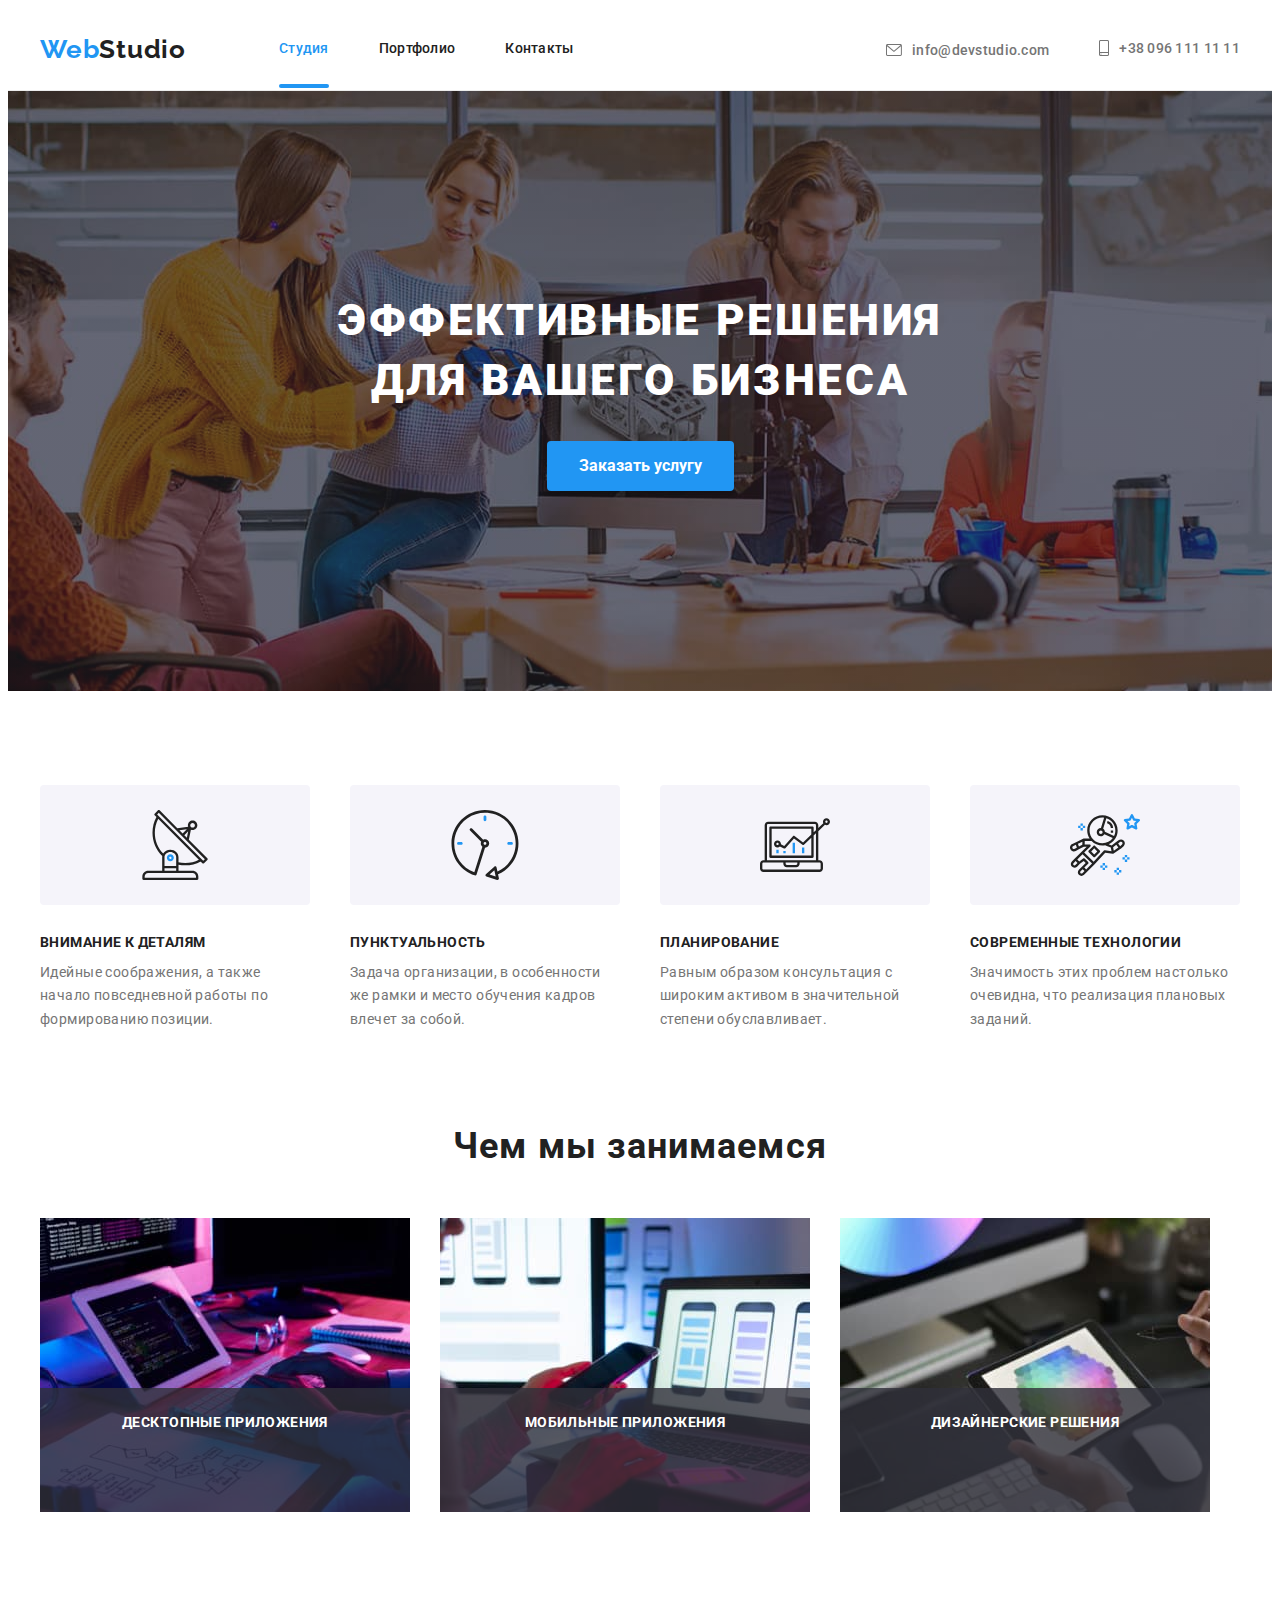
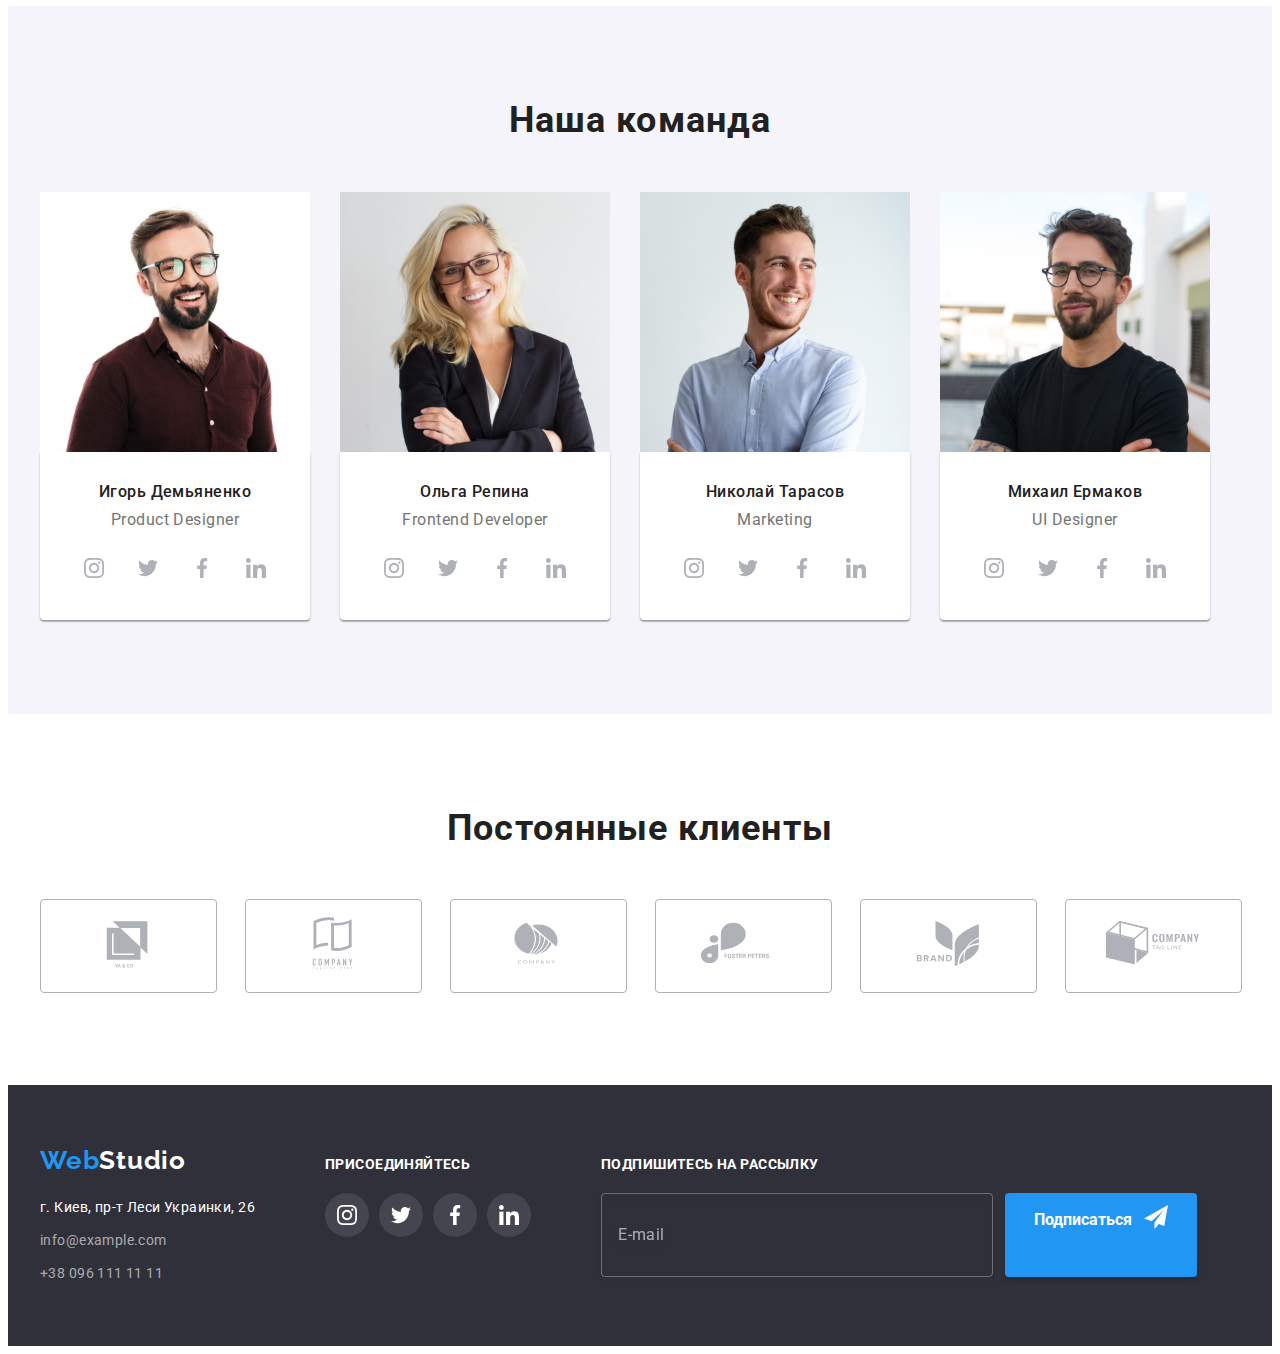
==== index.html @ 739964b4 "copy" ====
<!DOCTYPE html>
<html lang="ru">
    <head>
        <meta charset="UTF-8" />
        <meta http-equiv="X-UA-Compatible" content="IE=edge" />
        <meta name="viewport" content="width=device-width, initial-scale=1.0" />
        <title>WebStudio</title>
        <link rel="preconnect" href="https://fonts.googleapis.com" />
        <link rel="preconnect" href="https://fonts.gstatic.com" crossorigin />
        <link
            href="https://fonts.googleapis.com/css2?family=Raleway:wght@700&family=Roboto:wght@400;500;700;900&display=swap"
            rel="stylesheet"
        />
        <link
            rel="stylesheet"
            href="https://cdnjs.cloudflare.com/ajax/libs/modern-normalize/1.1.0/modern-normalize.min.css"
            integrity="sha512-wpPYUAdjBVSE4KJnH1VR1HeZfpl1ub8YT/NKx4PuQ5NmX2tKuGu6U/JRp5y+Y8XG2tV+wKQpNHVUX03MfMFn9Q=="
            crossorigin="anonymous"
            referrerpolicy="no-referrer"
        />
        <link rel="stylesheet" href="./css/styles.css" />
    </head>
    <body>
        <header class="header">
            <div class="container main-nav">
                <a class="header-logo link" href="/"
                    >Web<span class="header-logo-studio">Studio</span>
                </a>
                <nav class="header-nav">
                    <ul class="header-list list">
                        <li class="header-item">
                            <a
                                href="./index.html"
                                class="header-link link current"
                                >Студия
                            </a>
                        </li>
                        <li class="header-item">
                            <a href="./portfolio.html" class="header-link link">
                                Портфолио
                            </a>
                        </li>
                        <li class="header-item">
                            <a href="" class="header-link link"> Контакты </a>
                        </li>
                    </ul>
                </nav>
                <ul class="contacts list">
                    <li class="header-contacts-item link">
                        <a
                            href="mailto:info@devstudio.com"
                            class="header-mail link"
                        >
                            <svg
                                class="header-icon envelope"
                                width="16"
                                height="12"
                            >
                                <use
                                    href="./images/icons.svg#icon-envelope"
                                ></use></svg
                            >info@devstudio.com
                        </a>
                    </li>
                    <li class="header-contacts-item link">
                        <a href="tel:+380961111111" class="header-tel link"
                            ><svg
                                class="header-icon smartphone"
                                width="10"
                                height="16"
                            >
                                <use
                                    href="./images/icons.svg#icon-smartphone"
                                ></use></svg
                            >+38 096 111 11 11</a
                        >
                    </li>
                </ul>
            </div>
        </header>
        <main>
            <section class="hero">
                <h1 class="hero-title">
                    Эффективные решения <br />
                    для вашего бизнеса
                </h1>
                <button type="button" class="hero-btn" data-modal-open>
                    Заказать услугу
                </button>
            </section>
            <section class="specifics section">
                <div class="container">
                    <h2 class="invisible-title" hidden>Особенности</h2>
                    <ul class="specifics-list list">
                        <li class="specifics-item">
                            <div class="for-img">
                                <svg
                                    class="specifics-icon"
                                    width="20"
                                    height="20"
                                >
                                    <use
                                        href="./images/icons.svg#icon-antenna"
                                    ></use>
                                </svg>
                            </div>
                            <h3 class="specifics-title">Внимание к деталям</h3>
                            <p class="specifics-text">
                                Идейные соображения, а также начало повседневной
                                работы по формированию позиции.
                            </p>
                        </li>

                        <li class="specifics-item">
                            <div class="for-img">
                                <svg
                                    class="specifics-icon"
                                    width="20"
                                    height="20"
                                >
                                    <use
                                        href="./images/icons.svg#icon-clock"
                                    ></use>
                                </svg>
                            </div>
                            <h3 class="specifics-title">Пунктуальность</h3>
                            <p class="specifics-text">
                                Задача организации, в особенности же рамки и
                                место обучения кадров влечет за собой.
                            </p>
                        </li>

                        <li class="specifics-item">
                            <div class="for-img">
                                <svg
                                    class="specifics-icon"
                                    width="20"
                                    height="20"
                                >
                                    <use
                                        href="./images/icons.svg#icon-diagram"
                                    ></use>
                                </svg>
                            </div>
                            <h3 class="specifics-title">Планирование</h3>
                            <p class="specifics-text">
                                Равным образом консультация с широким активом в
                                значительной степени обуславливает.
                            </p>
                        </li>

                        <li class="specifics-item">
                            <div class="for-img">
                                <svg
                                    class="specifics-icon"
                                    width="20"
                                    height="20"
                                >
                                    <use
                                        href="./images/icons.svg#icon-astronaut"
                                    ></use>
                                </svg>
                            </div>
                            <h3 class="specifics-title">
                                Современные технологии
                            </h3>
                            <p class="specifics-text">
                                Значимость этих проблем настолько очевидна, что
                                реализация плановых заданий.
                            </p>
                        </li>
                    </ul>
                </div>
            </section>
            <section class="about section">
                <div class="container">
                    <h2 class="about-title">Чем мы занимаемся</h2>
                    <ul class="about-list list">
                        <li class="about-item">
                            <div class="about-top-wrap">
                                <img
                                    src="./images/about-img-1.jpg"
                                    alt="печатает планшете"
                                    width="370"
                                    height="294"
                                />
                                <p class="about-top-text">
                                    Десктопные приложения
                                </p>
                            </div>
                        </li>
                        <li class="about-item">
                            <div class="about-top-wrap">
                                <img
                                    src="./images/about-img-2.jpg"
                                    alt="работает с телефоном"
                                    width="370"
                                    height="294"
                                />
                                <p class="about-top-text">
                                    Мобильные приложения
                                </p>
                            </div>
                        </li>
                        <li class="about-item">
                            <div class="about-top-wrap">
                                <img
                                    src="./images/about-img-3.jpg"
                                    alt="работает с планшетом"
                                    width="370"
                                    height="294"
                                />
                                <p class="about-top-text">
                                    Дизайнерские решения
                                </p>
                            </div>
                        </li>
                    </ul>
                </div>
            </section>
            <section class="team section">
                <div class="container">
                    <h2 class="team-title">Наша команда</h2>
                    <ul class="team-list list">
                        <li class="team-item">
                            <img
                                src="./images/about_img_1.jpg"
                                alt="Игорь Демьяненко"
                                width="270"
                                height="260"
                            />
                            <div class="team-text-center">
                                <h3 class="team-title-bottom">
                                    Игорь Демьяненко
                                </h3>
                                <p lang="en" class="team-text">
                                    Product Designer
                                </p>
                                <ul class="team-soc-list list">
                                    <li class="team-soc-item">
                                        <a href="" class="team-soc-link link">
                                            <svg
                                                class="team-soc-icon"
                                                width="20"
                                                height="20"
                                            >
                                                <use
                                                    href="./images/icons.svg#icon-instagram"
                                                ></use>
                                            </svg>
                                        </a>
                                    </li>
                                    <li class="team-soc-item">
                                        <a href="" class="team-soc-link link"
                                            ><svg
                                                class="team-soc-icon"
                                                width="20"
                                                height="20"
                                            >
                                                <use
                                                    href="./images/icons.svg#icon-twitter"
                                                ></use></svg
                                        ></a>
                                    </li>
                                    <li class="team-soc-item">
                                        <a href="" class="team-soc-link link"
                                            ><svg
                                                class="team-soc-icon"
                                                width="20"
                                                height="20"
                                            >
                                                <use
                                                    href="./images/icons.svg#icon-facebook"
                                                ></use></svg
                                        ></a>
                                    </li>
                                    <li class="team-soc-item">
                                        <a href="" class="team-soc-link link"
                                            ><svg
                                                class="team-soc-icon"
                                                width="20"
                                                height="20"
                                            >
                                                <use
                                                    href="./images/icons.svg#icon-linkedin"
                                                ></use></svg
                                        ></a>
                                    </li>
                                </ul>
                            </div>
                        </li>
                        <li class="team-item">
                            <img
                                src="./images/about_img_2.jpg"
                                alt="Ольга Репина"
                                width="270"
                                height="260"
                            />
                            <div class="team-text-center">
                                <h3 class="team-title-bottom">Ольга Репина</h3>
                                <p lang="en" class="team-text">
                                    Frontend Developer
                                </p>
                                <ul class="team-soc-list list">
                                    <li class="team-soc-item">
                                        <a href="" class="team-soc-link link"
                                            ><svg
                                                class="team-soc-icon"
                                                width="20"
                                                height="20"
                                            >
                                                <use
                                                    href="./images/icons.svg#icon-instagram"
                                                ></use>
                                            </svg>
                                        </a>
                                    </li>
                                    <li class="team-soc-item">
                                        <a href="" class="team-soc-link link"
                                            ><svg
                                                class="team-soc-icon"
                                                width="20"
                                                height="20"
                                            >
                                                <use
                                                    href="./images/icons.svg#icon-twitter"
                                                ></use></svg
                                        ></a>
                                    </li>
                                    <li class="team-soc-item">
                                        <a href="" class="team-soc-link link">
                                            <svg
                                                class="team-soc-icon"
                                                width="20"
                                                height="20"
                                            >
                                                <use
                                                    href="./images/icons.svg#icon-facebook"
                                                ></use></svg
                                        ></a>
                                    </li>
                                    <li class="team-soc-item">
                                        <a href="" class="team-soc-link link"
                                            ><svg
                                                class="team-soc-icon"
                                                width="20"
                                                height="20"
                                            >
                                                <use
                                                    href="./images/icons.svg#icon-linkedin"
                                                ></use></svg
                                        ></a>
                                    </li>
                                </ul>
                            </div>
                        </li>
                        <li class="team-item">
                            <img
                                src="./images/about_img_3.jpg"
                                alt="Николай Тарасов"
                                width="270"
                                height="260"
                            />
                            <div class="team-text-center">
                                <h3 class="team-title-bottom">
                                    Николай Тарасов
                                </h3>
                                <p lang="en" class="team-text">Marketing</p>
                                <ul class="team-soc-list list">
                                    <li class="team-soc-item">
                                        <a href="" class="team-soc-link link">
                                            <svg
                                                class="team-soc-icon"
                                                width="20"
                                                height="20"
                                            >
                                                <use
                                                    href="./images/icons.svg#icon-instagram"
                                                ></use>
                                            </svg>
                                        </a>
                                    </li>
                                    <li class="team-soc-item">
                                        <a href="" class="team-soc-link link"
                                            ><svg
                                                class="team-soc-icon"
                                                width="20"
                                                height="20"
                                            >
                                                <use
                                                    href="./images/icons.svg#icon-twitter"
                                                ></use></svg
                                        ></a>
                                    </li>
                                    <li class="team-soc-item">
                                        <a href="" class="team-soc-link link"
                                            ><svg
                                                class="team-soc-icon"
                                                width="20"
                                                height="20"
                                            >
                                                <use
                                                    href="./images/icons.svg#icon-facebook"
                                                ></use></svg
                                        ></a>
                                    </li>
                                    <li class="team-soc-item">
                                        <a href="" class="team-soc-link link"
                                            ><svg
                                                class="team-soc-icon"
                                                width="20"
                                                height="20"
                                            >
                                                <use
                                                    href="./images/icons.svg#icon-linkedin"
                                                ></use></svg
                                        ></a>
                                    </li>
                                </ul>
                            </div>
                        </li>
                        <li class="team-item">
                            <img
                                src="./images/about_img_4.jpg"
                                alt="Михаил Ермаков"
                                width="270"
                                height="260"
                            />
                            <div class="team-text-center">
                                <h3 class="team-title-bottom">
                                    Михаил Ермаков
                                </h3>
                                <p lang="en" class="team-text">UI Designer</p>
                                <ul class="team-soc-list list">
                                    <li class="team-soc-item">
                                        <a href="" class="team-soc-link link"
                                            ><svg
                                                class="team-soc-icon"
                                                width="20"
                                                height="20"
                                            >
                                                <use
                                                    href="./images/icons.svg#icon-instagram"
                                                ></use>
                                            </svg>
                                        </a>
                                    </li>
                                    <li class="team-soc-item">
                                        <a href="" class="team-soc-link link"
                                            ><svg
                                                class="team-soc-icon"
                                                width="20"
                                                height="20"
                                            >
                                                <use
                                                    href="./images/icons.svg#icon-twitter"
                                                ></use></svg
                                        ></a>
                                    </li>
                                    <li class="team-soc-item">
                                        <a href="" class="team-soc-link link"
                                            ><svg
                                                class="team-soc-icon"
                                                width="20"
                                                height="20"
                                            >
                                                <use
                                                    href="./images/icons.svg#icon-facebook"
                                                ></use></svg
                                        ></a>
                                    </li>
                                    <li class="team-soc-item">
                                        <a href="" class="team-soc-link link"
                                            ><svg
                                                class="team-soc-icon"
                                                width="20"
                                                height="20"
                                            >
                                                <use
                                                    href="./images/icons.svg#icon-linkedin"
                                                ></use></svg
                                        ></a>
                                    </li>
                                </ul>
                            </div>
                        </li>
                    </ul>
                </div>
            </section>
            <section class="customers">
                <div class="container">
                    <h2 class="customers-title">Постоянные клиенты</h2>
                    <ul class="customers-list list">
                        <li class="customers-item">
                            <a href="" class="customers-link link">
                                <div class="customers-for-img">
                                    <svg
                                        class="customers-icon"
                                        width="106"
                                        height="60"
                                    >
                                        <use
                                            href="./images/icons.svg#icon-client-1"
                                        ></use>
                                    </svg>
                                </div>
                            </a>
                        </li>
                        <li class="customers-item">
                            <a href="" class="customers-link">
                                <div class="customers-for-img">
                                    <svg
                                        class="customers-icon"
                                        width="106"
                                        height="60"
                                    >
                                        <use
                                            href="./images/icons.svg#icon-client-2"
                                        ></use>
                                    </svg>
                                </div>
                            </a>
                        </li>
                        <li class="customers-item">
                            <a href="" class="customers-link">
                                <div class="customers-for-img">
                                    <svg
                                        class="customers-icon"
                                        width="106"
                                        height="60"
                                    >
                                        <use
                                            href="./images/icons.svg#icon-client-3"
                                        ></use>
                                    </svg>
                                </div>
                            </a>
                        </li>
                        <li class="customers-item">
                            <a href="" class="customers-link"
                                ><div class="customers-for-img">
                                    <svg
                                        class="customers-icon"
                                        width="106"
                                        height="60"
                                    >
                                        <use
                                            href="./images/icons.svg#icon-client-4"
                                        ></use>
                                    </svg></div
                            ></a>
                        </li>
                        <li class="customers-item">
                            <a href="" class="customers-link"
                                ><div class="customers-for-img">
                                    <svg
                                        class="customers-icon"
                                        width="106"
                                        height="60"
                                    >
                                        <use
                                            href="./images/icons.svg#icon-client-5"
                                        ></use>
                                    </svg></div
                            ></a>
                        </li>
                        <li class="customers-item">
                            <a href="" class="customers-link"
                                ><div class="customers-for-img">
                                    <svg
                                        class="customers-icon"
                                        width="106"
                                        height="60"
                                    >
                                        <use
                                            href="./images/icons.svg#icon-client-6"
                                        ></use>
                                    </svg></div
                            ></a>
                        </li>
                    </ul>
                </div>
            </section>
        </main>

        <footer class="footer">
            <div class="container">
                <div class="address">
                    <a class="footer-logo link" href="WedStudio"
                        >Web<span class="footer-studio">Studio</span>
                    </a>
                    <address class="footer-address">
                        <ul class="footer-list list">
                            <li class="footer-item">
                                <a
                                    class="footer-addres-link link"
                                    href="https://goo.gl/maps/2mAzJmAGpDU8Xr4V7"
                                    target="_blank"
                                    rel="noopener nofollow noreferrer"
                                    >г. Киев, пр-т Леси Украинки, 26</a
                                >
                            </li>
                            <li class="footer-item">
                                <a
                                    class="footer-link link"
                                    href="mailto:info@devstudio.com"
                                    >info@example.com</a
                                >
                            </li>
                            <li class="footer-item">
                                <a
                                    class="footer-tel link"
                                    href="tel:+380961111111"
                                    >+38 096 111 11 11</a
                                >
                            </li>
                        </ul>
                    </address>
                </div>

                <div class="join">
                    <strong class="join-title">присоединяйтесь</strong>
                    <ul class="join-list list">
                        <li class="join-item">
                            <a href="" class="join-link link">
                                <svg class="join-icon" width="20" height="20">
                                    <use
                                        href="./images/icons.svg#icon-instagram"
                                    ></use>
                                </svg>
                            </a>
                        </li>
                        <li class="join-item">
                            <a href="" class="join-link link"
                                ><svg class="join-icon" width="20" height="20">
                                    <use
                                        href="./images/icons.svg#icon-twitter"
                                    ></use></svg
                            ></a>
                        </li>
                        <li class="join-item">
                            <a href="" class="join-link link"
                                ><svg class="join-icon" width="20" height="20">
                                    <use
                                        href="./images/icons.svg#icon-facebook"
                                    ></use></svg
                            ></a>
                        </li>
                        <li class="join-item">
                            <a href="" class="join-link link"
                                ><svg class="join-icon" width="20" height="20">
                                    <use
                                        href="./images/icons.svg#icon-linkedin"
                                    ></use></svg
                            ></a>
                        </li>
                    </ul>
                </div>
                <div class="subscribe">
                    <strong class="subscribe-title">
                        Подпишитесь на рассылку
                    </strong>
                    <form class="subscribe-wrap">
                        <input
                            type="email"
                            name="subscribe-email"
                            id="subscribe-email"
                            placeholder="E-mail"
                            class="subscribe-input-email"
                        />
                        <button type="submit" class="subscribe-btn">
                            Подписаться
                            <svg class="subscribe-icon" width="24" height="24">
                                <use
                                    href="./images/icons.svg#icon-icon-send"
                                ></use>
                            </svg>
                        </button>
                    </form>
                </div>
            </div>
        </footer>

        <div class="backdrop is-hidden" data-modal>
            <div class="modal">
                <button type="button" class="modal-btn-close" data-modal-close>
                    <svg class="modal-btn-close-icon" width="17" height="17">
                        <use href="./images/icons.svg#icon-close"></use>
                    </svg>
                </button>

                <p class="modal-title">
                    Оставьте свои данные, мы вам перезвоним
                </p>
                <form>
                    <div class="modal-field">
                        <label for="user-name" class="modal-label">Имя</label>
                        <div class="input-wrap">
                            <input
                                type="text"
                                id="user-name"
                                class="modal-input"
                                name="user-name"
                                placeholder=""
                                required
                                minlength="2"
                            />
                            <svg class="input-icon" width="18" height="18">
                                <use
                                    href="./images/icons.svg#icon-person-black"
                                ></use>
                            </svg>
                        </div>
                    </div>
                    <div class="modal-field">
                        <label for="user-tell" class="modal-label"
                            >Телефон</label
                        >
                        <div class="input-wrap">
                            <input
                                type="tel"
                                class="modal-input"
                                name="user-tell"
                                required
                                title="+380 (96) 111-11-11"
                                id="user-tell"
                            />
                            <svg class="input-icon" width="18" height="18">
                                <use
                                    href="./images/icons.svg#icon-phone-black"
                                ></use>
                            </svg>
                        </div>
                    </div>

                    <div class="modal-field">
                        <label for="user-email" class="modal-label"
                            >Почта</label
                        >
                        <div class="input-wrap">
                            <input
                                type="email"
                                class="modal-input"
                                name="user-email"
                                id="user-email"
                                required
                            />
                            <svg class="input-icon" width="18" height="18">
                                <use
                                    href="./images/icons.svg#icon-email-black"
                                ></use>
                            </svg>
                        </div>
                    </div>

                    <div class="modal-field">
                        <label for="user-text" class="modal-label"
                            >Коментарий</label
                        >
                        <textarea
                            name="user-text"
                            id="user-text"
                            class="modal-text"
                            placeholder="Введите текст"
                        ></textarea>
                    </div>

                    <div class="agreement-text-wrap">
                        <input
                            type="checkbox"
                            class="agreement-checkbox hidden"
                            id="agreement"
                            name="agreement"
                            value="true"
                        />
                        <label for="agreement" class="modal-agreement-text">
                            Соглашаюсь с рассылкой и принимаю
                            <a
                                href="https://www.instagram.com/dimaguraliuk/"
                                class="agreement-link link"
                                target="_blank"
                                rel="noopener nofollow noreferrer"
                                >Условия договора</a
                            >
                        </label>
                    </div>

                    <button type="submit" class="modal-btn">Отправить</button>
                </form>
            </div>
        </div>

        <script src="./js/modal.js"></script>
    </body>
</html>
---- css/styles.css ----
/* logo та зсилки (якорі)  color: #2196F3 */
/* Колір основного тексту  color: #212121; */
/* Додатковий колір тексту color: #757575; */
/* колір заголовоку та шрифту футера color: #ffffff;  */
/* футер та перша секція   background: #2F303A */
/* шрифти font-family: 'Raleway', sans-serif;
font-family: 'Roboto', sans-serif; */
/* * {
    margin: 0;
    padding: 0;
    box-sizing: border-box;
} */
:root {
    --font-family-color: #212121;
    --btn-color: #ffffff;
    --btn-br-color: #2196f3;
    --hero-title-color: #fff;
    --mine-title-color: #212121;
    --mine-color-text: #212121;
    --second-color-text: #757575;
    --accent-color: #2196f3;
    --mine-br-color: #ffffff;
    --second-br-color: #2f303a;
    --third-br-color: #e5e5e5;
    --border-solid-color: #ececec;
    --btn-color-blak: #212121;
    --typical-margin: 20px;
    --typical-secon-margine: 30px;
    --icon-color: #afb1b8;
    --second-icon-color: #ffffff;
    --third-icon-color: #212121;
    --card-shadow: 0px 2px 1px -1px rgba(0, 0, 0, 0.2),
        0px 1px 1px 0px rgba(0, 0, 0, 0.14), 0px 1px 3px 0px rgba(0, 0, 0, 0.12);
    --second-title-color: #ffffff;
    ---transition-hover: 250ms cubic-bezier(0.4, 0, 0.2, 1);
}

/* -------------------------------------RESET------------------------------------ */

p,
h1,
h2,
h3,
h4,
h5,
h6 {
    margin: 0;
}

ul,
ol {
    margin: 0;
    padding-left: 0;
}

button {
    cursor: pointer;
}

img {
    display: block;
    max-width: 100%;
    height: auto;
}

body {
    font-family: "Roboto", sans-serif;
    color: var(--font-family-color);
}

.container {
    width: 1200px;
    margin: 0 auto;
    padding-left: 15px;
    padding-right: 15px;
}

.link {
    text-decoration: none;
}

.list {
    list-style: none;
}
/* --------------------------HEADER------------------------------------ */

.header {
    /* padding-top: 24px;
    padding-bottom: 25px; */

    border-bottom: 1px solid var(--border-solid-color);
    background: var(--mine-br-color);
}

.header-logo {
    margin-right: 93px;

    font-family: "Raleway";
    font-weight: 700;
    font-size: 26px;
    line-height: 1.19;
    letter-spacing: 0.03em;
    color: var(--accent-color);
}

.header-logo-studio {
    color: var(--mine-title-color);
}

/* --------------------------HEADER-NAV----------------------------------- */

.header .container {
    display: flex;
    align-items: center;
}

.header-list {
    display: flex;
    align-items: center;
}

.contacts {
    display: flex;
    margin-left: auto;
    align-items: baseline;
}

.header-list li:not(:last-child),
.contacts li:not(:last-child) {
    margin-right: 50px;
}

.header .header-link {
    color: var(--mine-title-color);
    padding-top: 32px;
    padding-bottom: 32px;
    position: relative;
    transition: color var(---transition-hover);
}

.header-nav {
    background-color: var(--mine-br-color);
}

.header-nav {
    font-weight: 500;
    font-size: 14px;
    line-height: 1.14;
    letter-spacing: 0.02em;

    color: var(--mine-title-color);
    background-color: var(--mine-br-color);
}

.header-list .header-link.current {
    color: var(--accent-color);
}

.header-link.current::after {
    content: "";
    position: absolute;
    width: 100%;
    height: 4px;
    border-radius: 2px;
    background-color: var(--accent-color);
    left: 0;
    bottom: 0;
}

.header-mail,
.header-tel {
    display: flex;
    align-items: center;

    font-weight: 500;
    font-size: 14px;
    line-height: 16px;
    letter-spacing: 0.02em;
    color: var(--second-color-text);
    padding: 32px 0;
    transition: color var(---transition-hover);
}

.header-link:hover,
.header-link:focus,
.header-mail:hover,
.header-mail:focus,
.header-tel:hover,
.header-tel:focus {
    color: var(--accent-color);
}

.header-contacts-item .header-icon {
    margin-right: 10px;
    fill: currentColor;
}

.header-contacts-item:hover .header-icon,
.header-contacts-item:focus .header-icon {
    fill: currentColor;
}

/* --------------------------HERO----------------------------------- */

.hero {
    max-width: 1600px;
    /* align-items: center; */
    margin: 0 auto;
    background-color: #2f303a;
    background-image: linear-gradient(
            rgba(47, 48, 58, 0.4),
            rgba(47, 48, 58, 0.4)
        ),
        url(../images/hero-img.jpg);
    background-repeat: no-repeat;
    background-position: center;
    background-size: cover;
    padding: 200px 0;
    /* flex-grow: 1; */
}

.hero-title {
    font-weight: 900;
    font-size: 44px;
    line-height: 1.36;
    color: var(--hero-title-color);
    text-align: center;
    letter-spacing: 0.06em;
    text-transform: uppercase;
    margin-bottom: 30px;
}

.hero-btn {
    padding: 10px 32px;

    font-family: inherit;
    font-weight: 700;
    font-size: 16px;
    line-height: 1.87;
    text-align: center;
    color: var(--btn-color);
    background-color: var(--btn-br-color);
    box-shadow: 0px 4px 4px rgba(0, 0, 0, 0.15);
    border-radius: 4px;
    margin: 0 auto;
    display: block;
    border: none;
    transition: background var(---transition-hover),
        box-shadow var(---transition-hover);
}

.hero-btn:hover,
.hero-btn:focus {
    background: #188ce8;
    box-shadow: 0px 4px 4px rgba(0, 0, 0, 0.15);
    border-radius: 4px;
}

/* --------------------------SPECIFIX----------------------------------- */

.specifics {
    padding-top: 94px;
}

.specifics .specifics-list {
    display: flex;
    align-items: center;
    justify-content: space-between;
}

.for-img {
    height: 120px;
    display: flex;
    align-items: center;
    justify-content: center;

    background: #f5f4fa;
    border-radius: 4px;
    margin-bottom: 30px;
}

.specifics-icon {
    width: 70px;
    height: 70px;
}

.specifics-item {
    width: 270px;
}

.invisible-title,
.hidden {
    position: absolute;
    width: 1px;
    height: 1px;
    margin: -1px;
    border: 0;
    padding: 0;
    white-space: nowrap;
    clip-path: inset(100%);
    clip: rect(0 0 0 0);
    overflow: hidden;
}

.specifics-title {
    font-weight: 700;
    font-size: 14px;
    line-height: 1.14;
    letter-spacing: 0.03em;
    text-transform: uppercase;
    color: var(--mine-color-text);
    margin-bottom: 10px;
}

.specifics-text {
    font-size: 14px;
    line-height: 1.71;
    letter-spacing: 0.03em;
    color: var(--second-color-text);
    /* max-width: 270px; */
}

/* --------------------------ABOUT----------------------------------- */

.about {
    padding-top: 94px;
    padding-bottom: 94px;
}

.about .about-list {
    display: flex;
    align-items: center;
}

.about .about-item + .about-item {
    flex-basis: calc(100% / 3 - 30px);
    margin-left: 30px;
}

.about-top-wrap {
    position: relative;
}

.about-top-text {
    position: absolute;
    left: 0;
    bottom: 0;
    height: 70px;
    width: 100%;

    font-weight: 700;
    font-size: 14px;
    line-height: 1.14;
    text-align: center;
    letter-spacing: 0.03em;
    text-transform: uppercase;
    background: rgba(47, 48, 58, 0.8);
    color: var(--second-title-color);
    /* padding: 27px 0px; */
    padding: 27px 0px;
}

.about-title {
    font-weight: 700;
    font-size: 36px;
    line-height: 1.16;
    text-align: center;
    letter-spacing: 0.03em;
    color: var(--mine-color-text);
    margin-bottom: 50px;
}

/* --------------------------TEAM----------------------------------- */

.team {
    padding-top: 94px;
    padding-bottom: 94px;
    background-color: #f5f4fa;
}

.team .team-list {
    display: flex;
}

.team .team-item:not(:last-child) {
    margin-right: 30px;
}

.team-text-center {
    background-color: #fff;
    text-align: center;
    padding-top: 30px;
    padding-bottom: 30px;
    box-shadow: 0px 1px 3px rgba(0, 0, 0, 0.12), 0px 1px 1px rgba(0, 0, 0, 0.14),
        0px 2px 1px rgba(0, 0, 0, 0.2);
    border-radius: 0px 0px 4px 4px;
}

.team-title {
    font-weight: 700;
    font-size: 36px;
    line-height: 1.16;
    text-align: center;
    letter-spacing: 0.03em;
    color: var(--mine-title-color);
    margin-bottom: 50px;
}

.team-title-bottom {
    font-weight: 500;
    font-size: 16px;
    line-height: 1.19;
    text-align: center;
    letter-spacing: 0.03em;

    color: var(--mine-color-text);
    margin-bottom: 10px;
}
.team-text {
    line-height: 1.18;
    text-align: center;
    letter-spacing: 0.03em;
    color: var(--second-color-text);
    margin-bottom: 16px;
}

/* soc */

.team-soc-list {
    display: flex;
    justify-content: center;
}

.team-soc-item {
    width: 44px;
    height: 44px;
    margin-right: 10px;
}

.team-soc-item:last-child {
    margin-right: 0;
}

.team-soc-link {
    width: 100%;
    height: 100%;
    background-color: var(--btn-color);
    border-radius: 50%;
    display: flex;
    align-items: center;
    justify-content: center;
    transition: background-color var(---transition-hover);
}

.team-soc-icon {
    fill: var(--icon-color);
    transition: fill var(---transition-hover);
}

.team-soc-link:hover,
.team-soc-link:focus {
    background-color: var(--btn-br-color);
}

.team-soc-link:hover .team-soc-icon,
.team-soc-link:focus .team-soc-icon {
    fill: var(--btn-color);
}

/* --------------------------CUSTOMERS----------------------------------- */

.customers {
    padding-top: 94px;
    padding-bottom: 94px;
}

.customers-title {
    font-weight: 700;
    font-size: 36px;
    line-height: 1.16;
    text-align: center;
    letter-spacing: 0.03em;
    color: var(--mine-title-color);
    margin-bottom: 50px;
}

.customers-list {
    padding: 0;
    margin: 0;

    display: flex;
    flex-wrap: nowrap;
    margin-left: calc(-1 * var(--typical-secon-margine));
    margin-top: calc(-1 * var(--typical-secon-margine));
}

.customers-list > .customers-item {
    flex-basis: calc(100% / 6 - var(--typical-secon-margine));
    margin-left: var(--typical-secon-margine);
    margin-top: var(--typical-secon-margine);

    width: 170px;
    height: 92px;
}

.customers-link {
    width: 100%;
    height: 100%;
    display: flex;
    align-items: center;
    justify-content: center;

    border: 1px solid #afb1b8;
    border-radius: 4px;
    transition: border var(---transition-hover);
}

.customers-icon {
    fill: #afb1b8;
    transition: fill var(---transition-hover);
}

.customers-link:hover,
.customers-link:focus {
    border: 1px solid var(--btn-br-color);
}

.customers-link:hover .customers-icon,
.customers-link:focus .customers-icon {
    fill: var(--btn-br-color);
}

/* --------------------------FOOTER----------------------------------- */

.footer {
    background-color: #2f303a;
    padding: 60px 0;
}

.footer .container {
    display: flex;
    align-items: baseline;
}

.footer-logo {
    display: block;
    font-family: "Raleway";
    font-weight: 700;
    font-size: 26px;
    line-height: 1.19;
    letter-spacing: 0.03em;
    color: #2196f3;

    margin-bottom: var(--typical-margin);
}

.footer-studio {
    color: #ffffff;
}

.footer-adres {
    font-style: normal;
    margin-top: 20px;
    /* outline: 1px solid pink; */
}

.footer-list .footer-item + .footer-item {
    margin-top: 9px;
}

.footer-addres-link {
    font-size: 14px;
    font-style: normal;
    line-height: 1.71;
    letter-spacing: 0.03em;
    color: #ffffff;
}

.footer-link,
.footer-tel {
    font-style: normal;
    font-size: 14px;
    line-height: 1.71;
    letter-spacing: 0.03em;
    color: rgba(255, 255, 255, 0.6);
    display: block;
}

/* ---------------------------------JOIN---------------------------------------- */

.join {
    margin-left: 70px;
}

.join-title,
.subscribe-title {
    font-family: "Roboto";
    font-weight: 700;
    font-size: 14px;
    line-height: 1.14;
    letter-spacing: 0.03em;
    text-transform: uppercase;

    color: var(--second-title-color);
}

.join-list {
    display: flex;
    margin-top: var(--typical-margin);
}

.join-item {
    width: 44px;
    height: 44px;
    margin-right: 10px;
}

.join-item:last-child {
    margin-right: 0;
}

.join-link {
    width: 100%;
    height: 100%;
    background: rgba(255, 255, 255, 0.1);
    border-radius: 50%;
    display: flex;
    align-items: center;
    justify-content: center;
    transition: background-color var(---transition-hover);
}

.join-icon {
    fill: var(--second-icon-color);
    transition: fill var(---transition-hover);
}

.join-link:hover,
.join-link:focus {
    background-color: var(--btn-br-color);
}

.join-link:hover .join-icon,
.join-link:focus .join-icon {
    fill: var(--btn-color);
}

/* --------------------------SUBSCRIBE----------------------------------- */

.subscribe {
    margin-left: 70px;
}

.subscribe-wrap {
    display: flex;
    margin-top: var(--typical-margin);
}

.subscribe-input-email {
    background-color: transparent;
    border: 1px solid rgba(255, 255, 255, 0.3);
    filter: drop-shadow(0px 4px 4px rgba(0, 0, 0, 0.15));
    border-radius: 4px;
    margin-right: 12px;
    padding: 16px;

    width: 358px;
    height: 50px;

    font-size: 16px;
    line-height: 1.25;
    display: flex;
    align-items: center;
    letter-spacing: 0.03em;

    color: rgba(255, 255, 255, 0.6);
}

.subscribe-input-email::placeholder {
    font-family: "Roboto";
    font-style: normal;
    font-weight: 400;
    font-size: 16px;
    line-height: 1.25;

    display: flex;
    align-items: center;
    letter-spacing: 0.03em;

    color: rgba(255, 255, 255, 0.6);
}

.subscribe-btn {
    padding: 12px 29px;

    font-family: inherit;
    font-weight: 700;
    font-size: 16px;
    line-height: 1.87;
    text-align: center;
    color: var(--btn-color);
    background-color: var(--btn-br-color);
    box-shadow: 0px 4px 4px rgba(0, 0, 0, 0.15);
    border-radius: 4px;
    margin: 0 auto;
    display: flex;
    border: none;
    transition: background var(---transition-hover),
        box-shadow var(---transition-hover);
}

.subscribe-btn:hover,
.subscribe-btn:focus {
    background: #188ce8;
    box-shadow: 0px 4px 4px rgba(0, 0, 0, 0.15);
    border-radius: 4px;
}

.subscribe-icon {
    margin-left: 12px;
}

/* --------------------------portfolio.html----------------------------------- */

/* --------------------------FILTER-BTN----------------------------------- */

.filter {
    padding-top: 94px;
    padding-bottom: 94px;
}
.filter .filter-list {
    display: flex;
    align-items: center;
    justify-content: center;
}

.filter .filter-item:not(:last-child) {
    margin-right: 9px;
}

.filter-list {
    margin-bottom: 50px;
}

.filter-btn {
    padding: 6px 22px;
    font-family: inherit;
    font-weight: 500;
    font-size: 16px;
    line-height: 1.62;
    text-align: center;
    letter-spacing: 0.03em;
    color: var(--btn-color-blak);
    background: #f5f4fa;
    border-radius: 4px;
    border: none;
    transition: background var(---transition-hover),
        color var(---transition-hover), box-shadow var(---transition-hover);
}

.filter-btn:hover,
.filter-btn:focus {
    background: var(--btn-br-color);
    color: var(--btn-color);
    box-shadow: 0px 3px 1px rgba(0, 0, 0, 0.1), 0px 1px 2px rgba(0, 0, 0, 0.08),
        0px 2px 2px rgba(0, 0, 0, 0.12);
    border-radius: 4px;
}

.filter .portfolio-list {
    display: flex;
    flex-wrap: wrap;
}

.filter .portfolio-item {
    margin-right: 30px;
    margin-bottom: 30px;
}

.filter .portfolio-item:nth-child(3n) {
    margin-right: 0;
}

.filter .portfolio-item:nth-last-child(-n + 3) {
    margin-bottom: 0px;
}

/* --------------------------------PORTFOLIO------------------------------------- */

.portfolio-link {
    display: block;
}

.portfolio-link:hover,
.portfolio-link:focus {
    box-shadow: 0px 1px 1px rgba(0, 0, 0, 0.12), 0px 4px 4px rgba(0, 0, 0, 0.06),
        1px 4px 6px rgba(0, 0, 0, 0.16);
    transition: box-shadow var(---transition-hover);
}

.portfolio-link:hover .portfolio-hover-text,
.portfolio-link:focus .portfolio-hover-text {
    transform: translateY(0%);
}

.portfolio-top-wrap {
    position: relative;
    overflow: hidden;
}

.portfolio-hover-text {
    position: absolute;
    top: 0;

    font-style: normal;
    font-weight: 400;
    font-size: 18px;
    line-height: 1.56;

    padding: 63px 24px;
    line-height: 1.5;
    height: 100%;
    transform: translateY(100%);
    transition: transform 300ms linear;

    color: var(--hero-title-color);
    background: rgba(33, 150, 243, 0.9);
}

.portfolio-title-text {
    padding: 20px 24px;
    border-left: 1px solid var(--border-solid-color);
    border-right: 1px solid var(--border-solid-color);
    border-bottom: 1px solid var(--border-solid-color);
}

.portfolio-title {
    margin-bottom: 4px;
    font-weight: 700;
    font-size: 18px;
    line-height: 2;
    letter-spacing: 0.06em;
    color: var(--mine-color-text);
}
.portfolio-text {
    line-height: 1.9;
    letter-spacing: 0.03em;
    color: var(--second-color-text);
}

/* --------------------------------------------------------BACKDROP----------------------------------------------- */

.backdrop {
    width: 100%;
    height: 100%;
    position: fixed;
    /* width: 1600px;
    height: 1024px; */
    left: 0px;
    top: 0px;

    background: rgba(0, 0, 0, 0.2);

    transition: visibility var(---transition-hover),
        opacity var(---transition-hover);
}

.backdrop.is-hidden .modal {
    transform: translate(-50%, -50%) scale(1.1) rotateX(90deg);
}

/* --------------------------------------------------------MODAL----------------------------------------------- */

.modal {
    position: absolute;
    width: 528px;
    min-height: 581px;
    left: 50%;
    top: 50%;
    transform: translate(-50%, -50%) scale(1) rotateZ(0);
    transition: transform var(---transition-hover);

    background: var(--mine-br-color);
    box-shadow: 0px 1px 3px rgba(0, 0, 0, 0.12), 0px 1px 1px rgba(0, 0, 0, 0.14),
        0px 2px 1px rgba(0, 0, 0, 0.2);
    border-radius: 4px;
    padding: 40px;
}

.modal-btn-close {
    position: absolute;
    top: 10px;
    right: 10px;

    height: 30px;

    display: flex;
    align-items: center;
    justify-content: center;

    border-radius: 50%;
    background: transparent;
    border: 1px solid rgba(0, 0, 0, 0.1);
}

.modal-btn-close-icon {
    transition: fill var(---transition-hover);
}

.modal-btn-close:hover .modal-btn-close-icon,
.modal-btn-close:focus .modal-btn-close-icon {
    fill: var(--btn-br-color);
}

.is-hidden {
    visibility: hidden;
    opacity: 0;
    pointer-events: none;
}

.no-scroll {
    overflow: hidden;
}

/* --------------------------------------------------------FORM----------------------------------------------- */

.modal-title {
    font-weight: 700;
    font-size: 20px;
    line-height: 1.15;
    text-align: center;
    letter-spacing: 0.03em;

    color: var(--mine-title-color);
    margin-bottom: 12px;
}

.modal-field {
    /* position: relative; */
    margin-bottom: 10px;
}

.input-wrap {
    position: relative;
}

.modal-label {
    font-size: 12px;
    line-height: 1.16;

    letter-spacing: 0.01em;

    color: var(--second-color-text);

    margin-bottom: 4px;
}

.modal-input {
    position: relative;

    width: 100%;
    height: 40px;
    /* margin-bottom: 14px; */
    margin-top: 4px;
    padding-left: 42px;

    outline: none;
    border: 1px solid rgba(33, 33, 33, 0.2);
    border-radius: 4px;
    transition: border var(---transition-hover);
}

/* input-icon */

.input-icon {
    position: absolute;

    top: 50%;
    left: 15px;

    fill: var(--third-icon-color);

    transform: translateY(-50%);
    transition: fill var(---transition-hover);
}

.modal-input:focus-within ~ .input-icon {
    fill: var(--accent-color);
}

.modal-input:hover,
.modal-input:focus {
    border: 1px solid var(--accent-color);
}

.modal-text {
    width: 100%;
    height: 100px;
    border: 1px solid rgba(33, 33, 33, 0.2);
    border-radius: 4px;
    resize: none;
    padding: 12px 16px;
    margin-top: 4px;
}

.modal-text::placeholder {
    font-family: "Roboto";
    font-style: normal;
    font-weight: 400;
    font-size: 14px;
    line-height: 16px;
    letter-spacing: 0.01em;

    color: rgba(117, 117, 117, 0.5);
}

.modal-agreement-text {
    font-size: 14px;
    line-height: 1.71;
    letter-spacing: 0.03em;

    color: var(--second-color-text);
    display: flex;
    align-items: center;
}

/* agreement-checkbox */

.modal-agreement-text::before {
    content: "";
    width: 16px;
    height: 14px;

    border: 2px solid var(--third-icon-color);
    border-radius: 3px;

    margin-right: 7px;
    transition: border-color var(---transition-hover);
}

.agreement-checkbox:checked + .modal-agreement-text::before {
    background-color: var(--accent-color);
    border: 2px solid var(--accent-color);
    background-image: url(../images/check.png);
}

.agreement-checkbox:focus + .modal-agreement-text::before,
.agreement-checkbox:hover + .modal-agreement-text::before {
    border-color: var(--accent-color);
}

/* agreement-link */

.agreement-link {
    font-size: 14px;
    line-height: 1.71;
    letter-spacing: 0.03em;
    margin-left: 4px;

    color: var(--accent-color);
    display: inline-block;
    padding: 0px;
    line-height: initial;
    border-bottom: 1px solid var(--accent-color); /* border-bottom: 1px solid var(--accent-color); */
}

/* modal-btn */

.modal-btn {
    padding: 10px 32px;

    font-family: inherit;
    font-weight: 700;
    font-size: 16px;
    line-height: 1.87;
    text-align: center;
    color: var(--btn-color);
    background-color: var(--btn-br-color);
    box-shadow: 0px 4px 4px rgba(0, 0, 0, 0.15);
    border-radius: 4px;
    margin: 0 auto;

    margin-top: 30px;

    display: block;
    border: none;
    transition: background var(---transition-hover),
        box-shadow var(---transition-hover);
}

.modal-btn:hover,
.modal-btn:focus {
    background: #188ce8;
    box-shadow: 0px 4px 4px rgba(0, 0, 0, 0.15);
    border-radius: 4px;
}
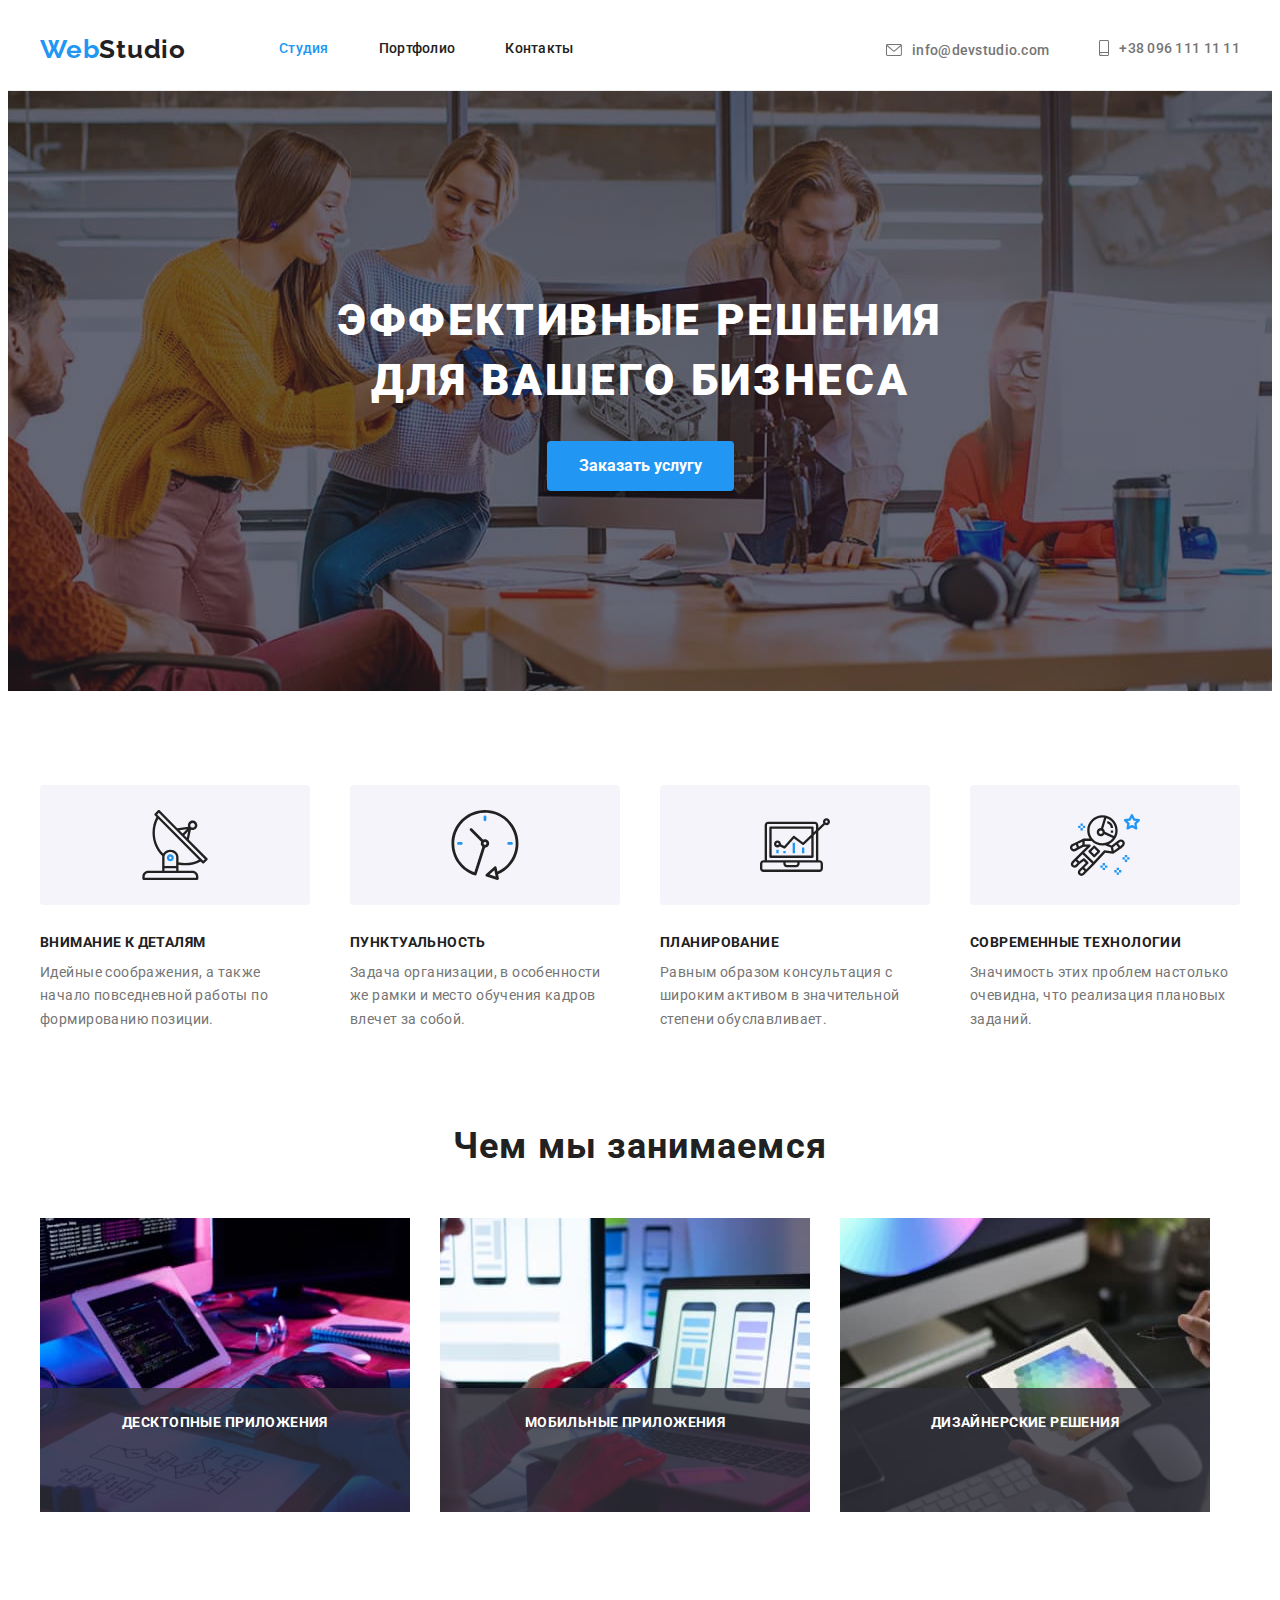
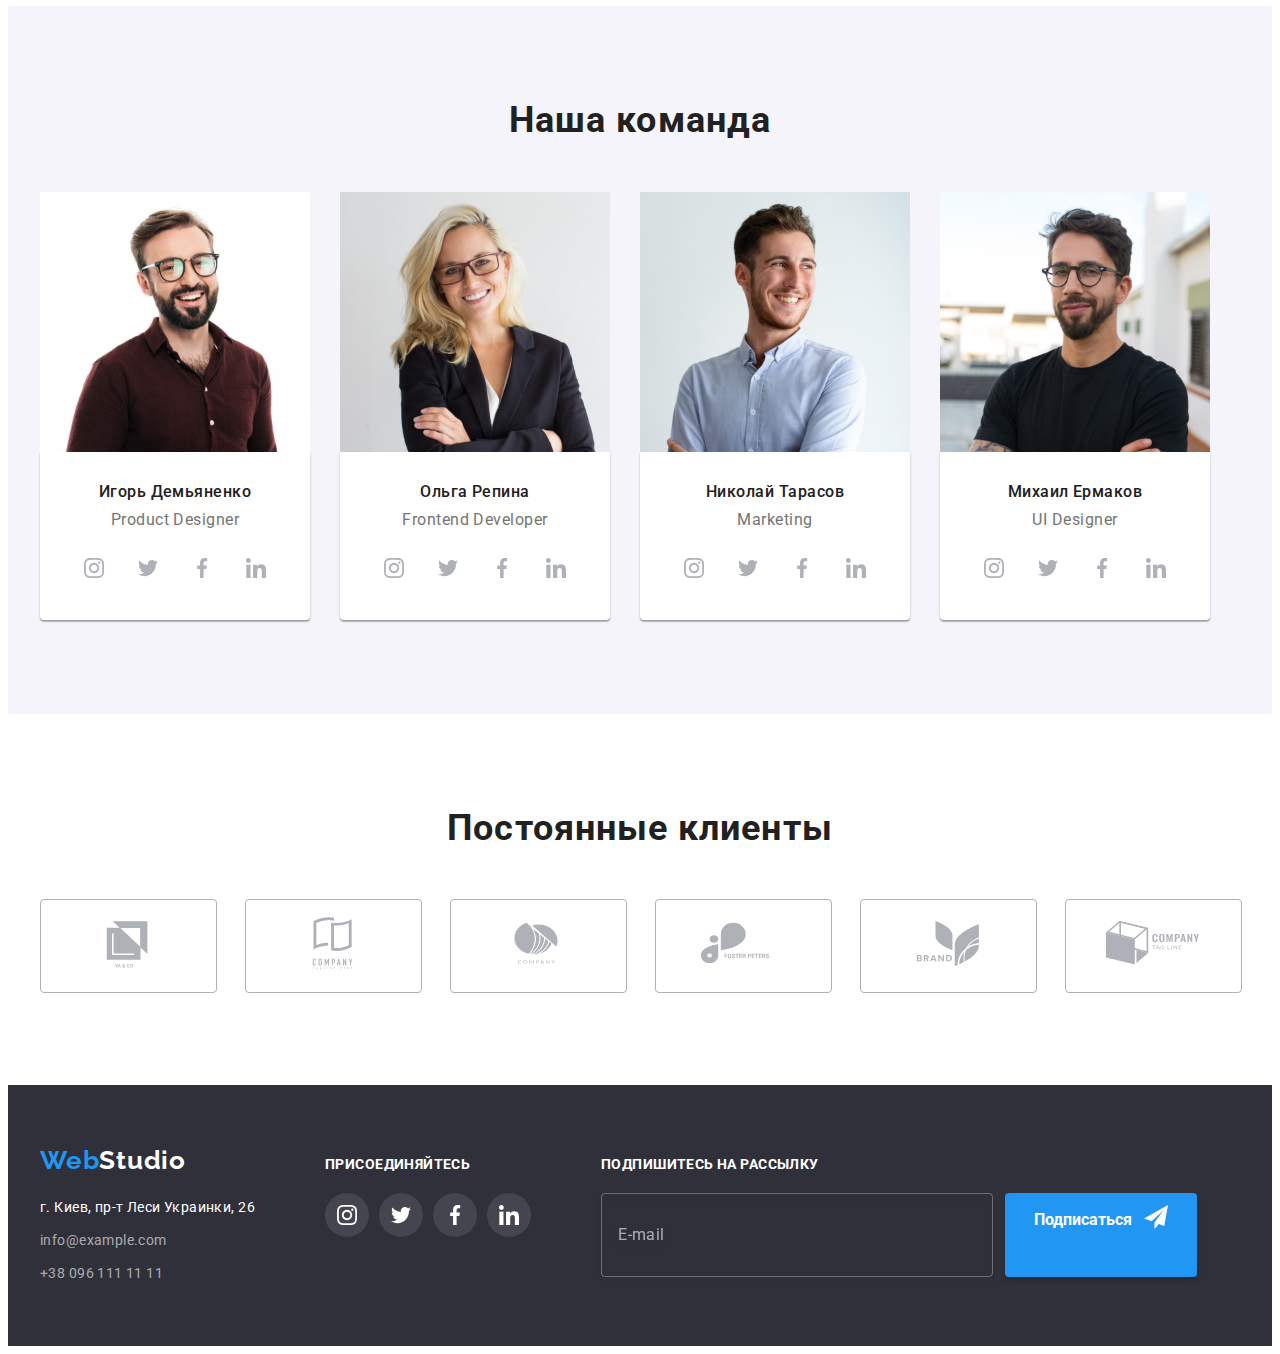
==== commit f46b8a56: "header - ok" ====
--- a/index.html
+++ b/index.html
@@ -23,36 +23,36 @@
     <body>
         <header class="header">
             <div class="container main-nav">
-                <a class="header-logo link" href="/"
-                    >Web<span class="header-logo-studio">Studio</span>
+                <a class="logo link" href="/"
+                    >Web<span class="logo--darck">Studio</span>
                 </a>
-                <nav class="header-nav">
-                    <ul class="header-list list">
-                        <li class="header-item">
+                <nav class="nav">
+                    <ul class="nav__list list">
+                        <li class="nav__item">
                             <a
                                 href="./index.html"
-                                class="header-link link current"
+                                class="nav__link link current"
                                 >Студия
                             </a>
                         </li>
-                        <li class="header-item">
-                            <a href="./portfolio.html" class="header-link link">
+                        <li class="nav__item">
+                            <a href="./portfolio.html" class="nav__link link">
                                 Портфолио
                             </a>
                         </li>
-                        <li class="header-item">
-                            <a href="" class="header-link link"> Контакты </a>
+                        <li class="nav__item">
+                            <a href="" class="nav__link link"> Контакты </a>
                         </li>
                     </ul>
                 </nav>
                 <ul class="contacts list">
-                    <li class="header-contacts-item link">
+                    <li class="contacts__item link">
                         <a
                             href="mailto:info@devstudio.com"
-                            class="header-mail link"
+                            class="contacts__mail link"
                         >
                             <svg
-                                class="header-icon envelope"
+                                class="contacts__icon envelope"
                                 width="16"
                                 height="12"
                             >
@@ -62,10 +62,10 @@
                             >info@devstudio.com
                         </a>
                     </li>
-                    <li class="header-contacts-item link">
-                        <a href="tel:+380961111111" class="header-tel link"
+                    <li class="contacts__item link">
+                        <a href="tel:+380961111111" class="contacts__tel link"
                             ><svg
-                                class="header-icon smartphone"
+                                class="contacts__icon smartphone"
                                 width="10"
                                 height="16"
                             >
--- a/css/styles.css
+++ b/css/styles.css
@@ -92,7 +92,7 @@
     background: var(--mine-br-color);
 }
 
-.header-logo {
+.logo {
     margin-right: 93px;
 
     font-family: "Raleway";
@@ -103,7 +103,7 @@
     color: var(--accent-color);
 }
 
-.header-logo-studio {
+.logo--darck {
     color: var(--mine-title-color);
 }
 
@@ -114,7 +114,7 @@
     align-items: center;
 }
 
-.header-list {
+.nav__list {
     display: flex;
     align-items: center;
 }
@@ -125,12 +125,12 @@
     align-items: baseline;
 }
 
-.header-list li:not(:last-child),
+.nav__list li:not(:last-child),
 .contacts li:not(:last-child) {
     margin-right: 50px;
 }
 
-.header .header-link {
+.header .nav__link {
     color: var(--mine-title-color);
     padding-top: 32px;
     padding-bottom: 32px;
@@ -138,11 +138,7 @@
     transition: color var(---transition-hover);
 }
 
-.header-nav {
-    background-color: var(--mine-br-color);
-}
-
-.header-nav {
+.nav {
     font-weight: 500;
     font-size: 14px;
     line-height: 1.14;
@@ -152,11 +148,11 @@
     background-color: var(--mine-br-color);
 }
 
-.header-list .header-link.current {
+.nav__list .nav__link.current {
     color: var(--accent-color);
 }
 
-.header-link.current::after {
+.nav__link .current::after {
     content: "";
     position: absolute;
     width: 100%;
@@ -167,8 +163,8 @@
     bottom: 0;
 }
 
-.header-mail,
-.header-tel {
+.contacts__mail,
+.contacts__tel {
     display: flex;
     align-items: center;
 
@@ -181,22 +177,22 @@
     transition: color var(---transition-hover);
 }
 
-.header-link:hover,
-.header-link:focus,
-.header-mail:hover,
-.header-mail:focus,
-.header-tel:hover,
-.header-tel:focus {
+.nav__link:hover,
+.nav__link:focus,
+.contacts__mail:hover,
+.contacts__mail:focus,
+.contacts__tel:hover,
+.contacts__tel:focus {
     color: var(--accent-color);
 }
 
-.header-contacts-item .header-icon {
+.contacts__item .contacts__icon {
     margin-right: 10px;
     fill: currentColor;
 }
 
-.header-contacts-item:hover .header-icon,
-.header-contacts-item:focus .header-icon {
+.contacts__item:hover .contacts__icon,
+.contacts__item:focus .contacts__icon {
     fill: currentColor;
 }
 
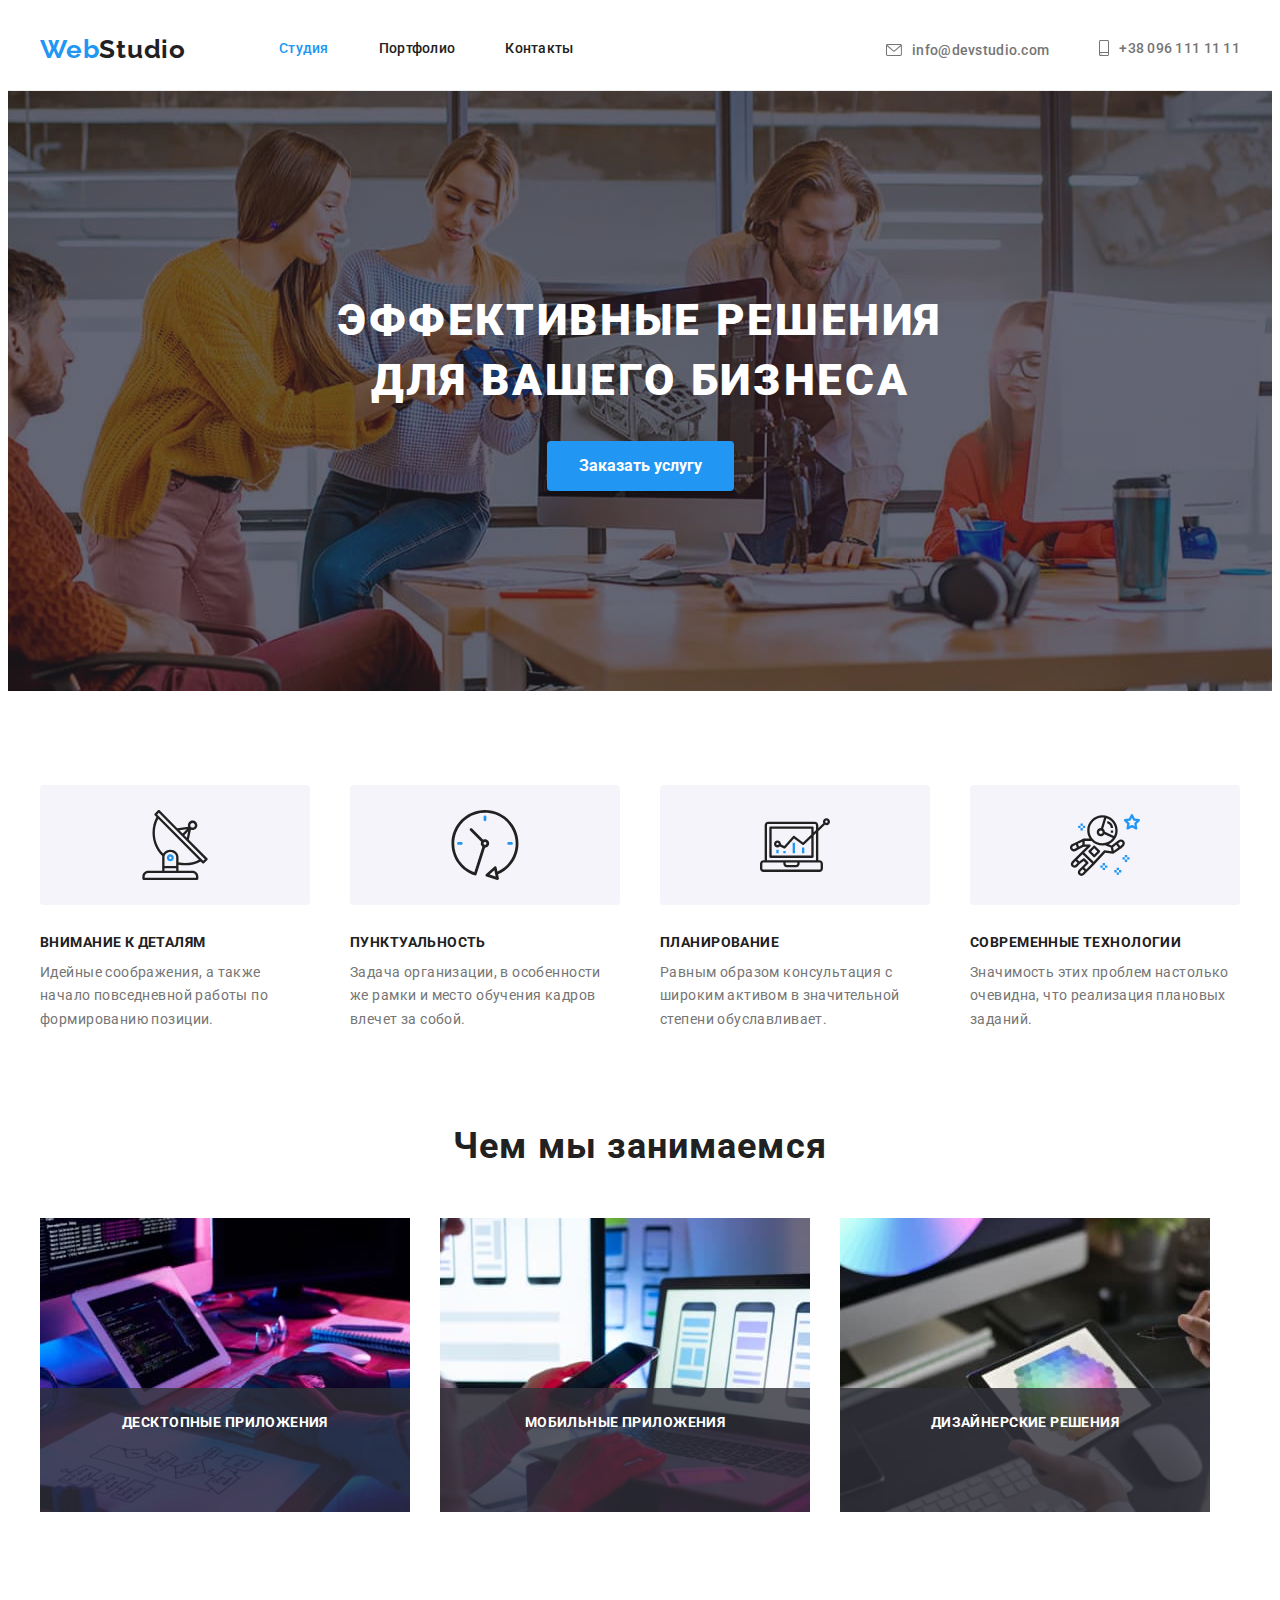
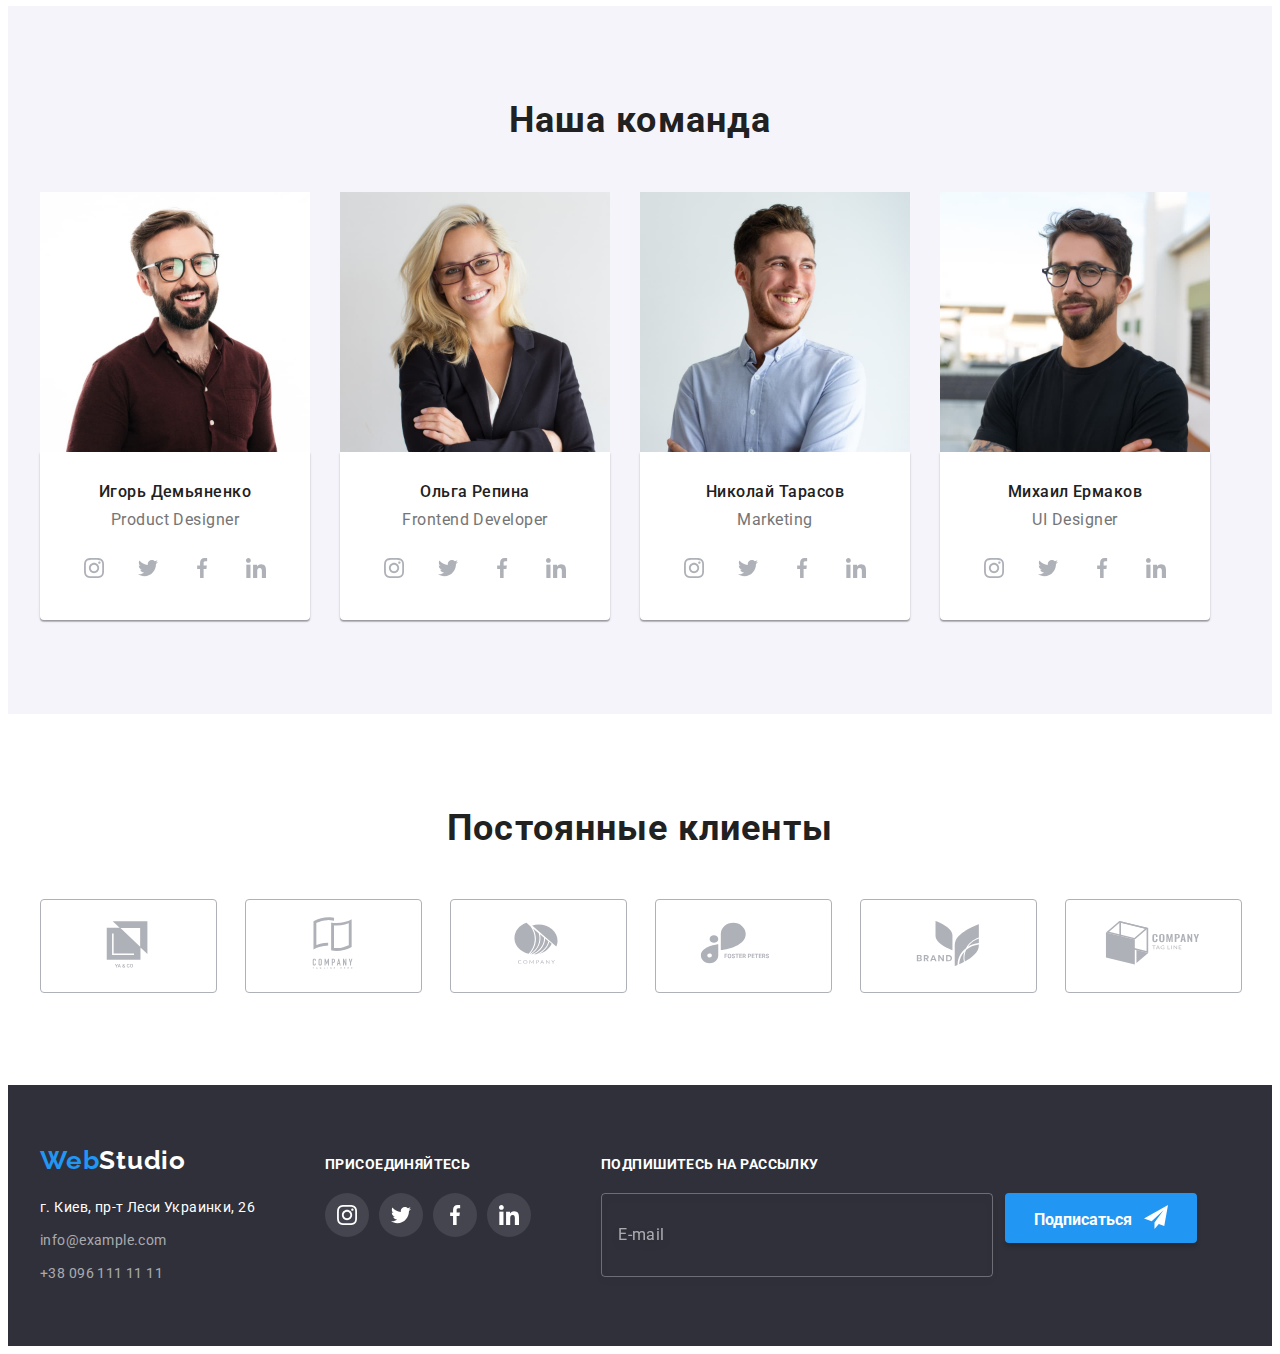
==== commit ca929af5: "footer in index.html is done" ====
--- a/index.html
+++ b/index.html
@@ -23,7 +23,7 @@
     <body>
         <header class="header">
             <div class="container main-nav">
-                <a class="logo link" href="/"
+                <a class="logo link logo--margin-right" href="/"
                     >Web<span class="logo--darck">Studio</span>
                 </a>
                 <nav class="nav">
@@ -80,22 +80,22 @@
         </header>
         <main>
             <section class="hero">
-                <h1 class="hero-title">
+                <h1 class="hero__title">
                     Эффективные решения <br />
                     для вашего бизнеса
                 </h1>
-                <button type="button" class="hero-btn" data-modal-open>
+                <button type="button" class="button hero__btn" data-modal-open>
                     Заказать услугу
                 </button>
             </section>
             <section class="specifics section">
                 <div class="container">
-                    <h2 class="invisible-title" hidden>Особенности</h2>
-                    <ul class="specifics-list list">
-                        <li class="specifics-item">
-                            <div class="for-img">
+                    <h2 class="hidden" hidden>Особенности</h2>
+                    <ul class="specifics__list list">
+                        <li class="specifics__item">
+                            <div class="svg-wrap">
                                 <svg
-                                    class="specifics-icon"
+                                    class="specifics__svg"
                                     width="20"
                                     height="20"
                                 >
@@ -104,17 +104,17 @@
                                     ></use>
                                 </svg>
                             </div>
-                            <h3 class="specifics-title">Внимание к деталям</h3>
-                            <p class="specifics-text">
+                            <h3 class="specifics__title">Внимание к деталям</h3>
+                            <p class="specifics__text">
                                 Идейные соображения, а также начало повседневной
                                 работы по формированию позиции.
                             </p>
                         </li>
 
-                        <li class="specifics-item">
-                            <div class="for-img">
+                        <li class="specifics__item">
+                            <div class="svg-wrap">
                                 <svg
-                                    class="specifics-icon"
+                                    class="specifics__svg"
                                     width="20"
                                     height="20"
                                 >
@@ -123,17 +123,17 @@
                                     ></use>
                                 </svg>
                             </div>
-                            <h3 class="specifics-title">Пунктуальность</h3>
-                            <p class="specifics-text">
+                            <h3 class="specifics__title">Пунктуальность</h3>
+                            <p class="specifics__text">
                                 Задача организации, в особенности же рамки и
                                 место обучения кадров влечет за собой.
                             </p>
                         </li>
 
-                        <li class="specifics-item">
-                            <div class="for-img">
+                        <li class="specifics__item">
+                            <div class="svg-wrap">
                                 <svg
-                                    class="specifics-icon"
+                                    class="specifics__svg"
                                     width="20"
                                     height="20"
                                 >
@@ -142,17 +142,17 @@
                                     ></use>
                                 </svg>
                             </div>
-                            <h3 class="specifics-title">Планирование</h3>
-                            <p class="specifics-text">
+                            <h3 class="specifics__title">Планирование</h3>
+                            <p class="specifics__text">
                                 Равным образом консультация с широким активом в
                                 значительной степени обуславливает.
                             </p>
                         </li>
 
-                        <li class="specifics-item">
-                            <div class="for-img">
+                        <li class="specifics__item">
+                            <div class="svg-wrap">
                                 <svg
-                                    class="specifics-icon"
+                                    class="specifics__svg"
                                     width="20"
                                     height="20"
                                 >
@@ -161,10 +161,10 @@
                                     ></use>
                                 </svg>
                             </div>
-                            <h3 class="specifics-title">
+                            <h3 class="specifics__title">
                                 Современные технологии
                             </h3>
-                            <p class="specifics-text">
+                            <p class="specifics__text">
                                 Значимость этих проблем настолько очевидна, что
                                 реализация плановых заданий.
                             </p>
@@ -174,43 +174,43 @@
             </section>
             <section class="about section">
                 <div class="container">
-                    <h2 class="about-title">Чем мы занимаемся</h2>
-                    <ul class="about-list list">
-                        <li class="about-item">
-                            <div class="about-top-wrap">
+                    <h2 class="about__title">Чем мы занимаемся</h2>
+                    <ul class="about__list list">
+                        <li class="about__item">
+                            <div class="about__top-wrap">
                                 <img
                                     src="./images/about-img-1.jpg"
-                                    alt="печатает планшете"
+                                    alt="Десктопные приложени"
                                     width="370"
                                     height="294"
                                 />
-                                <p class="about-top-text">
+                                <p class="about__top-text">
                                     Десктопные приложения
                                 </p>
                             </div>
                         </li>
-                        <li class="about-item">
-                            <div class="about-top-wrap">
+                        <li class="about__item">
+                            <div class="about__top-wrap">
                                 <img
                                     src="./images/about-img-2.jpg"
-                                    alt="работает с телефоном"
+                                    alt="Мобильные приложения"
                                     width="370"
                                     height="294"
                                 />
-                                <p class="about-top-text">
+                                <p class="about__top-text">
                                     Мобильные приложения
                                 </p>
                             </div>
                         </li>
-                        <li class="about-item">
-                            <div class="about-top-wrap">
+                        <li class="about__item">
+                            <div class="about__top-wrap">
                                 <img
                                     src="./images/about-img-3.jpg"
-                                    alt="работает с планшетом"
+                                    alt="Дизайнерские решения"
                                     width="370"
                                     height="294"
                                 />
-                                <p class="about-top-text">
+                                <p class="about__top-text">
                                     Дизайнерские решения
                                 </p>
                             </div>
@@ -220,27 +220,27 @@
             </section>
             <section class="team section">
                 <div class="container">
-                    <h2 class="team-title">Наша команда</h2>
-                    <ul class="team-list list">
-                        <li class="team-item">
+                    <h2 class="team__title">Наша команда</h2>
+                    <ul class="team__list list">
+                        <li class="team__item">
                             <img
                                 src="./images/about_img_1.jpg"
                                 alt="Игорь Демьяненко"
                                 width="270"
                                 height="260"
                             />
-                            <div class="team-text-center">
-                                <h3 class="team-title-bottom">
+                            <div class="team__wrap">
+                                <h3 class="team__title-bottom">
                                     Игорь Демьяненко
                                 </h3>
-                                <p lang="en" class="team-text">
+                                <p lang="en" class="team__text">
                                     Product Designer
                                 </p>
-                                <ul class="team-soc-list list">
-                                    <li class="team-soc-item">
-                                        <a href="" class="team-soc-link link">
+                                <ul class="soc__list list">
+                                    <li class="soc__item">
+                                        <a href="" class="soc__link link">
                                             <svg
-                                                class="team-soc-icon"
+                                                class="soc__icon"
                                                 width="20"
                                                 height="20"
                                             >
@@ -250,10 +250,10 @@
                                             </svg>
                                         </a>
                                     </li>
-                                    <li class="team-soc-item">
-                                        <a href="" class="team-soc-link link"
-                                            ><svg
-                                                class="team-soc-icon"
+                                    <li class="soc__item">
+                                        <a href="" class="soc__link link"
+                                            ><svg
+                                                class="soc__icon"
                                                 width="20"
                                                 height="20"
                                             >
@@ -262,10 +262,10 @@
                                                 ></use></svg
                                         ></a>
                                     </li>
-                                    <li class="team-soc-item">
-                                        <a href="" class="team-soc-link link"
-                                            ><svg
-                                                class="team-soc-icon"
+                                    <li class="soc__item">
+                                        <a href="" class="soc__link link"
+                                            ><svg
+                                                class="soc__icon"
                                                 width="20"
                                                 height="20"
                                             >
@@ -274,10 +274,10 @@
                                                 ></use></svg
                                         ></a>
                                     </li>
-                                    <li class="team-soc-item">
-                                        <a href="" class="team-soc-link link"
-                                            ><svg
-                                                class="team-soc-icon"
+                                    <li class="soc__item">
+                                        <a href="" class="soc__link link"
+                                            ><svg
+                                                class="soc__icon"
                                                 width="20"
                                                 height="20"
                                             >
@@ -289,23 +289,23 @@
                                 </ul>
                             </div>
                         </li>
-                        <li class="team-item">
+                        <li class="team__item">
                             <img
                                 src="./images/about_img_2.jpg"
                                 alt="Ольга Репина"
                                 width="270"
                                 height="260"
                             />
-                            <div class="team-text-center">
-                                <h3 class="team-title-bottom">Ольга Репина</h3>
-                                <p lang="en" class="team-text">
+                            <div class="team__wrap">
+                                <h3 class="team__title-bottom">Ольга Репина</h3>
+                                <p lang="en" class="team__text">
                                     Frontend Developer
                                 </p>
-                                <ul class="team-soc-list list">
-                                    <li class="team-soc-item">
-                                        <a href="" class="team-soc-link link"
-                                            ><svg
-                                                class="team-soc-icon"
+                                <ul class="soc__list list">
+                                    <li class="soc__item">
+                                        <a href="" class="soc__link link"
+                                            ><svg
+                                                class="soc__icon"
                                                 width="20"
                                                 height="20"
                                             >
@@ -315,10 +315,10 @@
                                             </svg>
                                         </a>
                                     </li>
-                                    <li class="team-soc-item">
-                                        <a href="" class="team-soc-link link"
-                                            ><svg
-                                                class="team-soc-icon"
+                                    <li class="soc__item">
+                                        <a href="" class="soc__link link"
+                                            ><svg
+                                                class="soc__icon"
                                                 width="20"
                                                 height="20"
                                             >
@@ -327,10 +327,10 @@
                                                 ></use></svg
                                         ></a>
                                     </li>
-                                    <li class="team-soc-item">
-                                        <a href="" class="team-soc-link link">
+                                    <li class="soc__item">
+                                        <a href="" class="soc__link link">
                                             <svg
-                                                class="team-soc-icon"
+                                                class="soc__icon"
                                                 width="20"
                                                 height="20"
                                             >
@@ -339,10 +339,10 @@
                                                 ></use></svg
                                         ></a>
                                     </li>
-                                    <li class="team-soc-item">
-                                        <a href="" class="team-soc-link link"
-                                            ><svg
-                                                class="team-soc-icon"
+                                    <li class="soc__item">
+                                        <a href="" class="soc__link link"
+                                            ><svg
+                                                class="soc__icon"
                                                 width="20"
                                                 height="20"
                                             >
@@ -354,23 +354,23 @@
                                 </ul>
                             </div>
                         </li>
-                        <li class="team-item">
+                        <li class="team__item">
                             <img
                                 src="./images/about_img_3.jpg"
                                 alt="Николай Тарасов"
                                 width="270"
                                 height="260"
                             />
-                            <div class="team-text-center">
-                                <h3 class="team-title-bottom">
+                            <div class="team__wrap">
+                                <h3 class="team__title-bottom">
                                     Николай Тарасов
                                 </h3>
-                                <p lang="en" class="team-text">Marketing</p>
-                                <ul class="team-soc-list list">
-                                    <li class="team-soc-item">
-                                        <a href="" class="team-soc-link link">
+                                <p lang="en" class="team__text">Marketing</p>
+                                <ul class="soc__list list">
+                                    <li class="soc__item">
+                                        <a href="" class="soc__link link">
                                             <svg
-                                                class="team-soc-icon"
+                                                class="soc__icon"
                                                 width="20"
                                                 height="20"
                                             >
@@ -380,10 +380,10 @@
                                             </svg>
                                         </a>
                                     </li>
-                                    <li class="team-soc-item">
-                                        <a href="" class="team-soc-link link"
-                                            ><svg
-                                                class="team-soc-icon"
+                                    <li class="soc__item">
+                                        <a href="" class="soc__link link"
+                                            ><svg
+                                                class="soc__icon"
                                                 width="20"
                                                 height="20"
                                             >
@@ -392,10 +392,10 @@
                                                 ></use></svg
                                         ></a>
                                     </li>
-                                    <li class="team-soc-item">
-                                        <a href="" class="team-soc-link link"
-                                            ><svg
-                                                class="team-soc-icon"
+                                    <li class="soc__item">
+                                        <a href="" class="soc__link link"
+                                            ><svg
+                                                class="soc__icon"
                                                 width="20"
                                                 height="20"
                                             >
@@ -404,10 +404,10 @@
                                                 ></use></svg
                                         ></a>
                                     </li>
-                                    <li class="team-soc-item">
-                                        <a href="" class="team-soc-link link"
-                                            ><svg
-                                                class="team-soc-icon"
+                                    <li class="soc__item">
+                                        <a href="" class="soc__link link"
+                                            ><svg
+                                                class="soc__icon"
                                                 width="20"
                                                 height="20"
                                             >
@@ -419,23 +419,23 @@
                                 </ul>
                             </div>
                         </li>
-                        <li class="team-item">
+                        <li class="team__item">
                             <img
                                 src="./images/about_img_4.jpg"
                                 alt="Михаил Ермаков"
                                 width="270"
                                 height="260"
                             />
-                            <div class="team-text-center">
-                                <h3 class="team-title-bottom">
+                            <div class="team__wrap">
+                                <h3 class="team__title-bottom">
                                     Михаил Ермаков
                                 </h3>
-                                <p lang="en" class="team-text">UI Designer</p>
-                                <ul class="team-soc-list list">
-                                    <li class="team-soc-item">
-                                        <a href="" class="team-soc-link link"
-                                            ><svg
-                                                class="team-soc-icon"
+                                <p lang="en" class="team__text">UI Designer</p>
+                                <ul class="soc__list list">
+                                    <li class="soc__item">
+                                        <a href="" class="soc__link link"
+                                            ><svg
+                                                class="soc__icon"
                                                 width="20"
                                                 height="20"
                                             >
@@ -445,10 +445,10 @@
                                             </svg>
                                         </a>
                                     </li>
-                                    <li class="team-soc-item">
-                                        <a href="" class="team-soc-link link"
-                                            ><svg
-                                                class="team-soc-icon"
+                                    <li class="soc__item">
+                                        <a href="" class="soc__link link"
+                                            ><svg
+                                                class="soc__icon"
                                                 width="20"
                                                 height="20"
                                             >
@@ -457,10 +457,10 @@
                                                 ></use></svg
                                         ></a>
                                     </li>
-                                    <li class="team-soc-item">
-                                        <a href="" class="team-soc-link link"
-                                            ><svg
-                                                class="team-soc-icon"
+                                    <li class="soc__item">
+                                        <a href="" class="soc__link link"
+                                            ><svg
+                                                class="soc__icon"
                                                 width="20"
                                                 height="20"
                                             >
@@ -469,10 +469,10 @@
                                                 ></use></svg
                                         ></a>
                                     </li>
-                                    <li class="team-soc-item">
-                                        <a href="" class="team-soc-link link"
-                                            ><svg
-                                                class="team-soc-icon"
+                                    <li class="soc__item">
+                                        <a href="" class="soc__link link"
+                                            ><svg
+                                                class="soc__icon"
                                                 width="20"
                                                 height="20"
                                             >
@@ -487,15 +487,15 @@
                     </ul>
                 </div>
             </section>
-            <section class="customers">
+            <section class="client">
                 <div class="container">
-                    <h2 class="customers-title">Постоянные клиенты</h2>
-                    <ul class="customers-list list">
-                        <li class="customers-item">
-                            <a href="" class="customers-link link">
-                                <div class="customers-for-img">
+                    <h2 class="client__title">Постоянные клиенты</h2>
+                    <ul class="client__list list">
+                        <li class="client__item">
+                            <a href="" class="client__link link">
+                                <div class="client__svg-wrap">
                                     <svg
-                                        class="customers-icon"
+                                        class="client__icon"
                                         width="106"
                                         height="60"
                                     >
@@ -506,11 +506,11 @@
                                 </div>
                             </a>
                         </li>
-                        <li class="customers-item">
-                            <a href="" class="customers-link">
-                                <div class="customers-for-img">
+                        <li class="client__item">
+                            <a href="" class="client__link">
+                                <div class="client__svg-wrap">
                                     <svg
-                                        class="customers-icon"
+                                        class="client__icon"
                                         width="106"
                                         height="60"
                                     >
@@ -521,11 +521,11 @@
                                 </div>
                             </a>
                         </li>
-                        <li class="customers-item">
-                            <a href="" class="customers-link">
-                                <div class="customers-for-img">
+                        <li class="client__item">
+                            <a href="" class="client__link">
+                                <div class="client__svg-wrap">
                                     <svg
-                                        class="customers-icon"
+                                        class="client__icon"
                                         width="106"
                                         height="60"
                                     >
@@ -536,11 +536,11 @@
                                 </div>
                             </a>
                         </li>
-                        <li class="customers-item">
-                            <a href="" class="customers-link"
-                                ><div class="customers-for-img">
+                        <li class="client__item">
+                            <a href="" class="client__link"
+                                ><div class="client__svg-wrap">
                                     <svg
-                                        class="customers-icon"
+                                        class="client__icon"
                                         width="106"
                                         height="60"
                                     >
@@ -550,11 +550,11 @@
                                     </svg></div
                             ></a>
                         </li>
-                        <li class="customers-item">
-                            <a href="" class="customers-link"
-                                ><div class="customers-for-img">
+                        <li class="client__item">
+                            <a href="" class="client__link"
+                                ><div class="client__svg-wrap">
                                     <svg
-                                        class="customers-icon"
+                                        class="client__icon"
                                         width="106"
                                         height="60"
                                     >
@@ -564,11 +564,11 @@
                                     </svg></div
                             ></a>
                         </li>
-                        <li class="customers-item">
-                            <a href="" class="customers-link"
-                                ><div class="customers-for-img">
+                        <li class="client__item">
+                            <a href="" class="client__link"
+                                ><div class="client__svg-wrap">
                                     <svg
-                                        class="customers-icon"
+                                        class="client__icon"
                                         width="106"
                                         height="60"
                                     >
@@ -585,31 +585,31 @@
 
         <footer class="footer">
             <div class="container">
-                <div class="address">
-                    <a class="footer-logo link" href="WedStudio"
-                        >Web<span class="footer-studio">Studio</span>
+                <div class="address__wrap">
+                    <a class="logo link logo--margine-bottom" href="WedStudio"
+                        >Web<span class="logo--light">Studio</span>
                     </a>
-                    <address class="footer-address">
-                        <ul class="footer-list list">
-                            <li class="footer-item">
+                    <address class="address">
+                        <ul class="address__list list">
+                            <li class="address__item">
                                 <a
-                                    class="footer-addres-link link"
+                                    class="address__location link"
                                     href="https://goo.gl/maps/2mAzJmAGpDU8Xr4V7"
                                     target="_blank"
                                     rel="noopener nofollow noreferrer"
                                     >г. Киев, пр-т Леси Украинки, 26</a
                                 >
                             </li>
-                            <li class="footer-item">
+                            <li class="address__item">
                                 <a
-                                    class="footer-link link"
+                                    class="address__email link"
                                     href="mailto:info@devstudio.com"
                                     >info@example.com</a
                                 >
                             </li>
-                            <li class="footer-item">
+                            <li class="address__item">
                                 <a
-                                    class="footer-tel link"
+                                    class="address__tel link"
                                     href="tel:+380961111111"
                                     >+38 096 111 11 11</a
                                 >
@@ -618,37 +618,53 @@
                     </address>
                 </div>
 
-                <div class="join">
-                    <strong class="join-title">присоединяйтесь</strong>
-                    <ul class="join-list list">
-                        <li class="join-item">
-                            <a href="" class="join-link link">
-                                <svg class="join-icon" width="20" height="20">
+                <div class="social">
+                    <strong class="social__title">присоединяйтесь</strong>
+                    <ul class="social__list list">
+                        <li class="social__item">
+                            <a href="" class="social__link link">
+                                <svg
+                                    class="social__icon"
+                                    width="20"
+                                    height="20"
+                                >
                                     <use
                                         href="./images/icons.svg#icon-instagram"
                                     ></use>
                                 </svg>
                             </a>
                         </li>
-                        <li class="join-item">
-                            <a href="" class="join-link link"
-                                ><svg class="join-icon" width="20" height="20">
+                        <li class="social__item">
+                            <a href="" class="social__link link"
+                                ><svg
+                                    class="social__icon"
+                                    width="20"
+                                    height="20"
+                                >
                                     <use
                                         href="./images/icons.svg#icon-twitter"
                                     ></use></svg
                             ></a>
                         </li>
-                        <li class="join-item">
-                            <a href="" class="join-link link"
-                                ><svg class="join-icon" width="20" height="20">
+                        <li class="social__item">
+                            <a href="" class="social__link link"
+                                ><svg
+                                    class="social__icon"
+                                    width="20"
+                                    height="20"
+                                >
                                     <use
                                         href="./images/icons.svg#icon-facebook"
                                     ></use></svg
                             ></a>
                         </li>
-                        <li class="join-item">
-                            <a href="" class="join-link link"
-                                ><svg class="join-icon" width="20" height="20">
+                        <li class="social__item">
+                            <a href="" class="social__link link"
+                                ><svg
+                                    class="social__icon"
+                                    width="20"
+                                    height="20"
+                                >
                                     <use
                                         href="./images/icons.svg#icon-linkedin"
                                     ></use></svg
@@ -657,20 +673,20 @@
                     </ul>
                 </div>
                 <div class="subscribe">
-                    <strong class="subscribe-title">
+                    <strong class="subscribe__title">
                         Подпишитесь на рассылку
                     </strong>
-                    <form class="subscribe-wrap">
+                    <form class="subscribe__wrap">
                         <input
                             type="email"
                             name="subscribe-email"
                             id="subscribe-email"
                             placeholder="E-mail"
-                            class="subscribe-input-email"
+                            class="subscribe__email-input"
                         />
-                        <button type="submit" class="subscribe-btn">
+                        <button type="submit" class="button subscribe__btn">
                             Подписаться
-                            <svg class="subscribe-icon" width="24" height="24">
+                            <svg class="subscribe__icon" width="24" height="24">
                                 <use
                                     href="./images/icons.svg#icon-icon-send"
                                 ></use>
@@ -785,7 +801,9 @@
                         </label>
                     </div>
 
-                    <button type="submit" class="modal-btn">Отправить</button>
+                    <button type="submit" class="button modal-btn">
+                        Отправить
+                    </button>
                 </form>
             </div>
         </div>
--- a/css/styles.css
+++ b/css/styles.css
@@ -82,25 +82,46 @@
 .list {
     list-style: none;
 }
+
+/* ------------------------------------ */
+.hidden {
+    position: absolute;
+    width: 1px;
+    height: 1px;
+    margin: -1px;
+    border: 0;
+    padding: 0;
+    white-space: nowrap;
+    clip-path: inset(100%);
+    clip: rect(0 0 0 0);
+    overflow: hidden;
+}
+
+.button {
+    background: var(--btn-br-color);
+    box-shadow: 0px 4px 4px rgba(0, 0, 0, 0.15);
+    border-radius: 4px;
+}
+/* ------------------------------------- */
+
 /* --------------------------HEADER------------------------------------ */
 
 .header {
-    /* padding-top: 24px;
-    padding-bottom: 25px; */
-
     border-bottom: 1px solid var(--border-solid-color);
     background: var(--mine-br-color);
 }
 
 .logo {
-    margin-right: 93px;
-
     font-family: "Raleway";
     font-weight: 700;
     font-size: 26px;
     line-height: 1.19;
     letter-spacing: 0.03em;
     color: var(--accent-color);
+}
+
+.logo--margin-right {
+    margin-right: 93px;
 }
 
 .logo--darck {
@@ -215,7 +236,7 @@
     /* flex-grow: 1; */
 }
 
-.hero-title {
+.hero__title {
     font-weight: 900;
     font-size: 44px;
     line-height: 1.36;
@@ -226,7 +247,7 @@
     margin-bottom: 30px;
 }
 
-.hero-btn {
+.hero__btn {
     padding: 10px 32px;
 
     font-family: inherit;
@@ -235,9 +256,7 @@
     line-height: 1.87;
     text-align: center;
     color: var(--btn-color);
-    background-color: var(--btn-br-color);
-    box-shadow: 0px 4px 4px rgba(0, 0, 0, 0.15);
-    border-radius: 4px;
+
     margin: 0 auto;
     display: block;
     border: none;
@@ -245,8 +264,8 @@
         box-shadow var(---transition-hover);
 }
 
-.hero-btn:hover,
-.hero-btn:focus {
+.hero__btn:hover,
+.hero__btn:focus {
     background: #188ce8;
     box-shadow: 0px 4px 4px rgba(0, 0, 0, 0.15);
     border-radius: 4px;
@@ -258,13 +277,17 @@
     padding-top: 94px;
 }
 
-.specifics .specifics-list {
+.specifics .specifics__list {
     display: flex;
     align-items: center;
     justify-content: space-between;
 }
 
-.for-img {
+.specifics__item {
+    width: 270px;
+}
+
+.svg-wrap {
     height: 120px;
     display: flex;
     align-items: center;
@@ -275,30 +298,12 @@
     margin-bottom: 30px;
 }
 
-.specifics-icon {
+.specifics__svg {
     width: 70px;
     height: 70px;
 }
 
-.specifics-item {
-    width: 270px;
-}
-
-.invisible-title,
-.hidden {
-    position: absolute;
-    width: 1px;
-    height: 1px;
-    margin: -1px;
-    border: 0;
-    padding: 0;
-    white-space: nowrap;
-    clip-path: inset(100%);
-    clip: rect(0 0 0 0);
-    overflow: hidden;
-}
-
-.specifics-title {
+.specifics__title {
     font-weight: 700;
     font-size: 14px;
     line-height: 1.14;
@@ -308,7 +313,7 @@
     margin-bottom: 10px;
 }
 
-.specifics-text {
+.specifics__text {
     font-size: 14px;
     line-height: 1.71;
     letter-spacing: 0.03em;
@@ -317,27 +322,36 @@
 }
 
 /* --------------------------ABOUT----------------------------------- */
+.about__title {
+    font-weight: 700;
+    font-size: 36px;
+    line-height: 1.16;
+    text-align: center;
+    letter-spacing: 0.03em;
+    color: var(--mine-color-text);
+    margin-bottom: 50px;
+}
 
 .about {
     padding-top: 94px;
     padding-bottom: 94px;
 }
 
-.about .about-list {
-    display: flex;
-    align-items: center;
-}
-
-.about .about-item + .about-item {
+.about .about__list {
+    display: flex;
+    align-items: center;
+}
+
+.about .about__item + .about__item {
     flex-basis: calc(100% / 3 - 30px);
     margin-left: 30px;
 }
 
-.about-top-wrap {
+.about__top-wrap {
     position: relative;
 }
 
-.about-top-text {
+.about__top-text {
     position: absolute;
     left: 0;
     bottom: 0;
@@ -356,16 +370,6 @@
     padding: 27px 0px;
 }
 
-.about-title {
-    font-weight: 700;
-    font-size: 36px;
-    line-height: 1.16;
-    text-align: center;
-    letter-spacing: 0.03em;
-    color: var(--mine-color-text);
-    margin-bottom: 50px;
-}
-
 /* --------------------------TEAM----------------------------------- */
 
 .team {
@@ -374,15 +378,25 @@
     background-color: #f5f4fa;
 }
 
-.team .team-list {
-    display: flex;
-}
-
-.team .team-item:not(:last-child) {
+.team__title {
+    font-weight: 700;
+    font-size: 36px;
+    line-height: 1.16;
+    text-align: center;
+    letter-spacing: 0.03em;
+    color: var(--mine-title-color);
+    margin-bottom: 50px;
+}
+
+.team .team__list {
+    display: flex;
+}
+
+.team .team__item:not(:last-child) {
     margin-right: 30px;
 }
 
-.team-text-center {
+.team__wrap {
     background-color: #fff;
     text-align: center;
     padding-top: 30px;
@@ -392,17 +406,7 @@
     border-radius: 0px 0px 4px 4px;
 }
 
-.team-title {
-    font-weight: 700;
-    font-size: 36px;
-    line-height: 1.16;
-    text-align: center;
-    letter-spacing: 0.03em;
-    color: var(--mine-title-color);
-    margin-bottom: 50px;
-}
-
-.team-title-bottom {
+.team__title-bottom {
     font-weight: 500;
     font-size: 16px;
     line-height: 1.19;
@@ -412,7 +416,7 @@
     color: var(--mine-color-text);
     margin-bottom: 10px;
 }
-.team-text {
+.team__text {
     line-height: 1.18;
     text-align: center;
     letter-spacing: 0.03em;
@@ -422,22 +426,22 @@
 
 /* soc */
 
-.team-soc-list {
+.soc__list {
     display: flex;
     justify-content: center;
 }
 
-.team-soc-item {
+.soc__item {
     width: 44px;
     height: 44px;
     margin-right: 10px;
 }
 
-.team-soc-item:last-child {
+.soc__item:last-child {
     margin-right: 0;
 }
 
-.team-soc-link {
+.soc__link {
     width: 100%;
     height: 100%;
     background-color: var(--btn-color);
@@ -448,29 +452,29 @@
     transition: background-color var(---transition-hover);
 }
 
-.team-soc-icon {
+.soc__icon {
     fill: var(--icon-color);
     transition: fill var(---transition-hover);
 }
 
-.team-soc-link:hover,
-.team-soc-link:focus {
+.soc__link:hover,
+.soc__link:focus {
     background-color: var(--btn-br-color);
 }
 
-.team-soc-link:hover .team-soc-icon,
-.team-soc-link:focus .team-soc-icon {
+.soc__link:hover .soc__icon,
+.soc__link:focus .soc__icon {
     fill: var(--btn-color);
 }
 
-/* --------------------------CUSTOMERS----------------------------------- */
-
-.customers {
+/* --------------------------client----------------------------------- */
+
+.client {
     padding-top: 94px;
     padding-bottom: 94px;
 }
 
-.customers-title {
+.client__title {
     font-weight: 700;
     font-size: 36px;
     line-height: 1.16;
@@ -480,7 +484,7 @@
     margin-bottom: 50px;
 }
 
-.customers-list {
+.client__list {
     padding: 0;
     margin: 0;
 
@@ -490,7 +494,7 @@
     margin-top: calc(-1 * var(--typical-secon-margine));
 }
 
-.customers-list > .customers-item {
+.client__list > .client__item {
     flex-basis: calc(100% / 6 - var(--typical-secon-margine));
     margin-left: var(--typical-secon-margine);
     margin-top: var(--typical-secon-margine);
@@ -499,7 +503,7 @@
     height: 92px;
 }
 
-.customers-link {
+.client__link {
     width: 100%;
     height: 100%;
     display: flex;
@@ -511,18 +515,18 @@
     transition: border var(---transition-hover);
 }
 
-.customers-icon {
+.client__icon {
     fill: #afb1b8;
     transition: fill var(---transition-hover);
 }
 
-.customers-link:hover,
-.customers-link:focus {
+.client__link:hover,
+.client__link:focus {
     border: 1px solid var(--btn-br-color);
 }
 
-.customers-link:hover .customers-icon,
-.customers-link:focus .customers-icon {
+.client__link:hover .client__icon,
+.client__link:focus .client__icon {
     fill: var(--btn-br-color);
 }
 
@@ -538,7 +542,7 @@
     align-items: baseline;
 }
 
-.footer-logo {
+/* .footer-logo {
     display: block;
     font-family: "Raleway";
     font-weight: 700;
@@ -548,23 +552,32 @@
     color: #2196f3;
 
     margin-bottom: var(--typical-margin);
-}
-
-.footer-studio {
+} */
+/* logo */
+.logo {
+    display: block;
+    font-family: "Raleway";
+    font-weight: 700;
+    font-size: 26px;
+    line-height: 1.19;
+    letter-spacing: 0.03em;
+    color: var(--accent-color);
+}
+
+.logo--margine-bottom {
+    margin-bottom: var(--typical-margin);
+}
+
+.logo--light {
     color: #ffffff;
 }
-
-.footer-adres {
-    font-style: normal;
-    margin-top: 20px;
-    /* outline: 1px solid pink; */
-}
-
-.footer-list .footer-item + .footer-item {
+/*  */
+
+.address__list .address__item + .address__item {
     margin-top: 9px;
 }
 
-.footer-addres-link {
+.address__location {
     font-size: 14px;
     font-style: normal;
     line-height: 1.71;
@@ -572,8 +585,8 @@
     color: #ffffff;
 }
 
-.footer-link,
-.footer-tel {
+.address__email,
+.address__tel {
     font-style: normal;
     font-size: 14px;
     line-height: 1.71;
@@ -582,14 +595,14 @@
     display: block;
 }
 
-/* ---------------------------------JOIN---------------------------------------- */
-
-.join {
+/* ---------------------------------social---------------------------------------- */
+
+.social {
     margin-left: 70px;
 }
 
-.join-title,
-.subscribe-title {
+.social__title,
+.subscribe__title {
     font-family: "Roboto";
     font-weight: 700;
     font-size: 14px;
@@ -600,22 +613,22 @@
     color: var(--second-title-color);
 }
 
-.join-list {
+.social__list {
     display: flex;
     margin-top: var(--typical-margin);
 }
 
-.join-item {
+.social__item {
     width: 44px;
     height: 44px;
     margin-right: 10px;
 }
 
-.join-item:last-child {
+.social__item:last-child {
     margin-right: 0;
 }
 
-.join-link {
+.social__link {
     width: 100%;
     height: 100%;
     background: rgba(255, 255, 255, 0.1);
@@ -626,18 +639,18 @@
     transition: background-color var(---transition-hover);
 }
 
-.join-icon {
+.social__icon {
     fill: var(--second-icon-color);
     transition: fill var(---transition-hover);
 }
 
-.join-link:hover,
-.join-link:focus {
+.social__link:hover,
+.social__link:focus {
     background-color: var(--btn-br-color);
 }
 
-.join-link:hover .join-icon,
-.join-link:focus .join-icon {
+.social__link:hover .social-icon,
+.social__link:focus .social-icon {
     fill: var(--btn-color);
 }
 
@@ -647,12 +660,14 @@
     margin-left: 70px;
 }
 
-.subscribe-wrap {
+.subscribe__wrap {
     display: flex;
     margin-top: var(--typical-margin);
 }
 
-.subscribe-input-email {
+.subscribe__email-input {
+    height: 50px;
+
     background-color: transparent;
     border: 1px solid rgba(255, 255, 255, 0.3);
     filter: drop-shadow(0px 4px 4px rgba(0, 0, 0, 0.15));
@@ -672,7 +687,7 @@
     color: rgba(255, 255, 255, 0.6);
 }
 
-.subscribe-input-email::placeholder {
+.subscribe__email-input::placeholder {
     font-family: "Roboto";
     font-style: normal;
     font-weight: 400;
@@ -686,7 +701,8 @@
     color: rgba(255, 255, 255, 0.6);
 }
 
-.subscribe-btn {
+.subscribe__btn {
+    height: 50px;
     padding: 12px 29px;
 
     font-family: inherit;
@@ -712,7 +728,7 @@
     border-radius: 4px;
 }
 
-.subscribe-icon {
+.subscribe__icon {
     margin-left: 12px;
 }
 
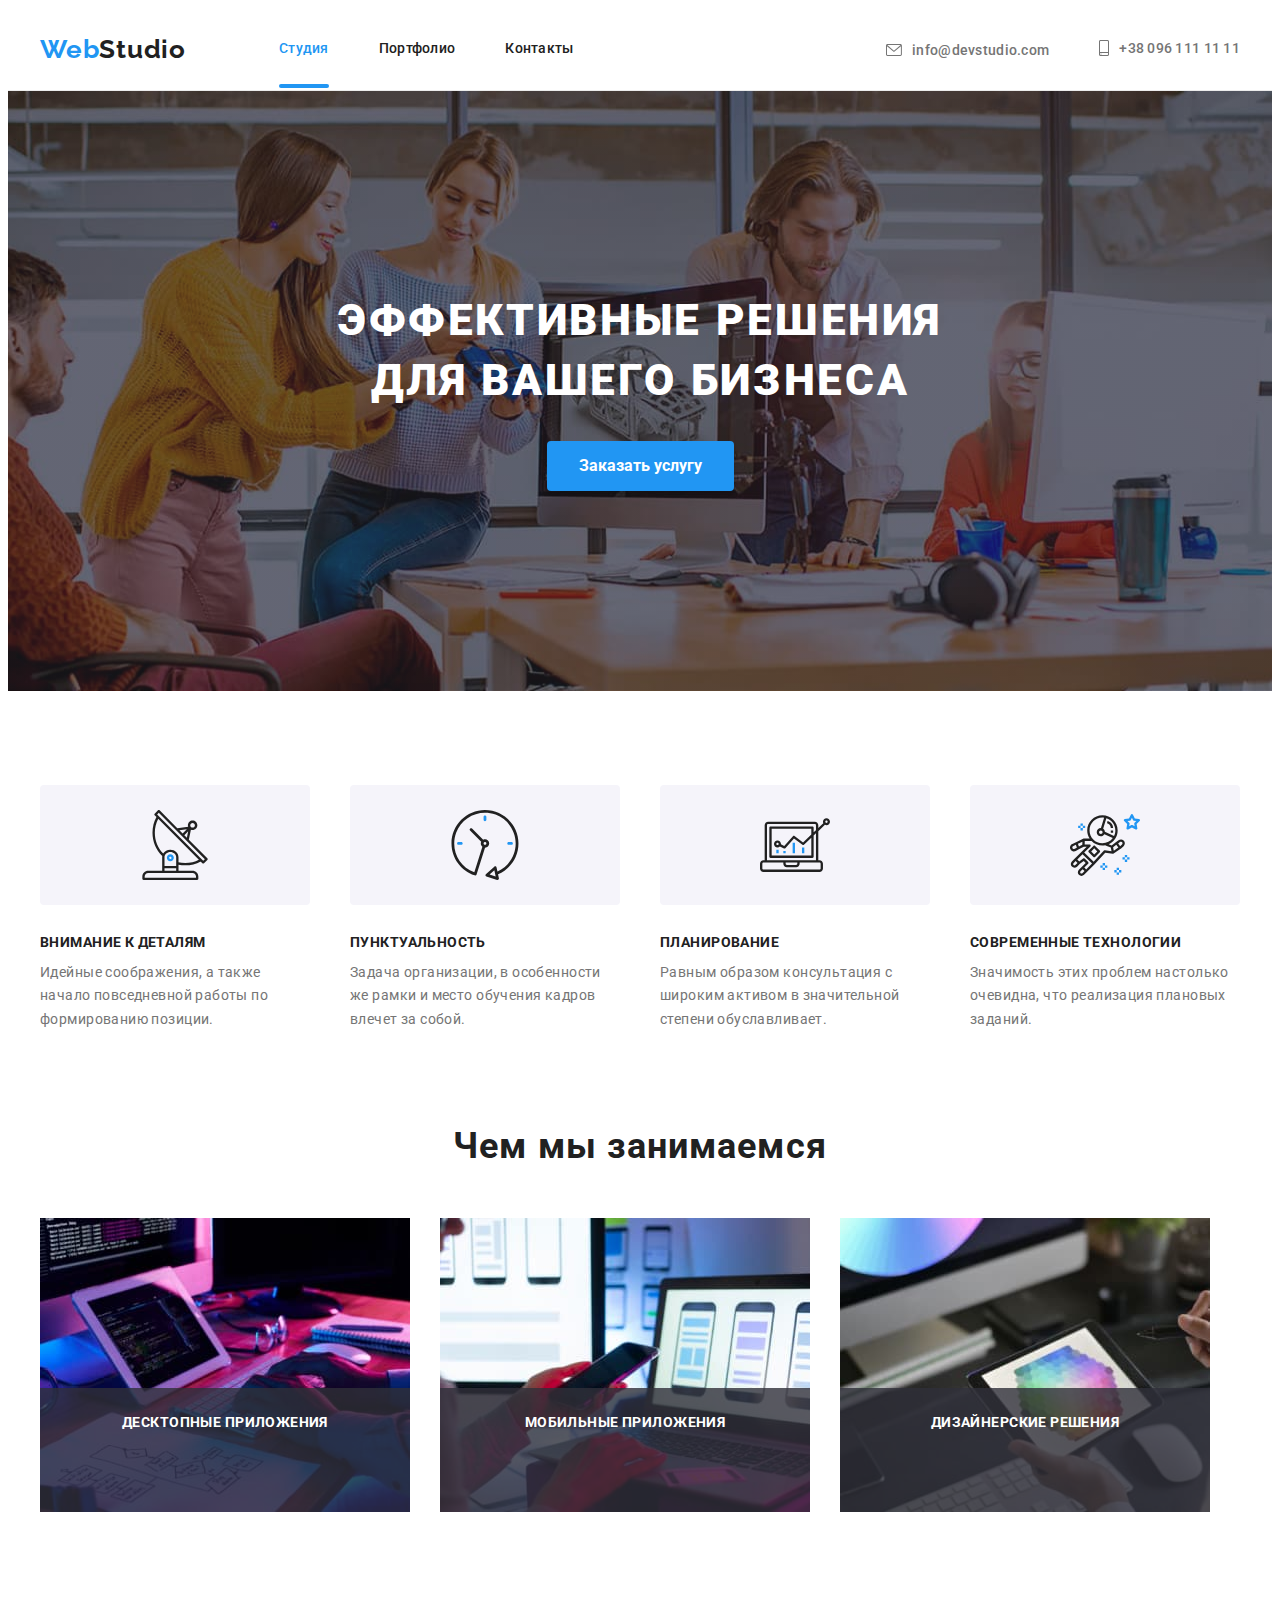
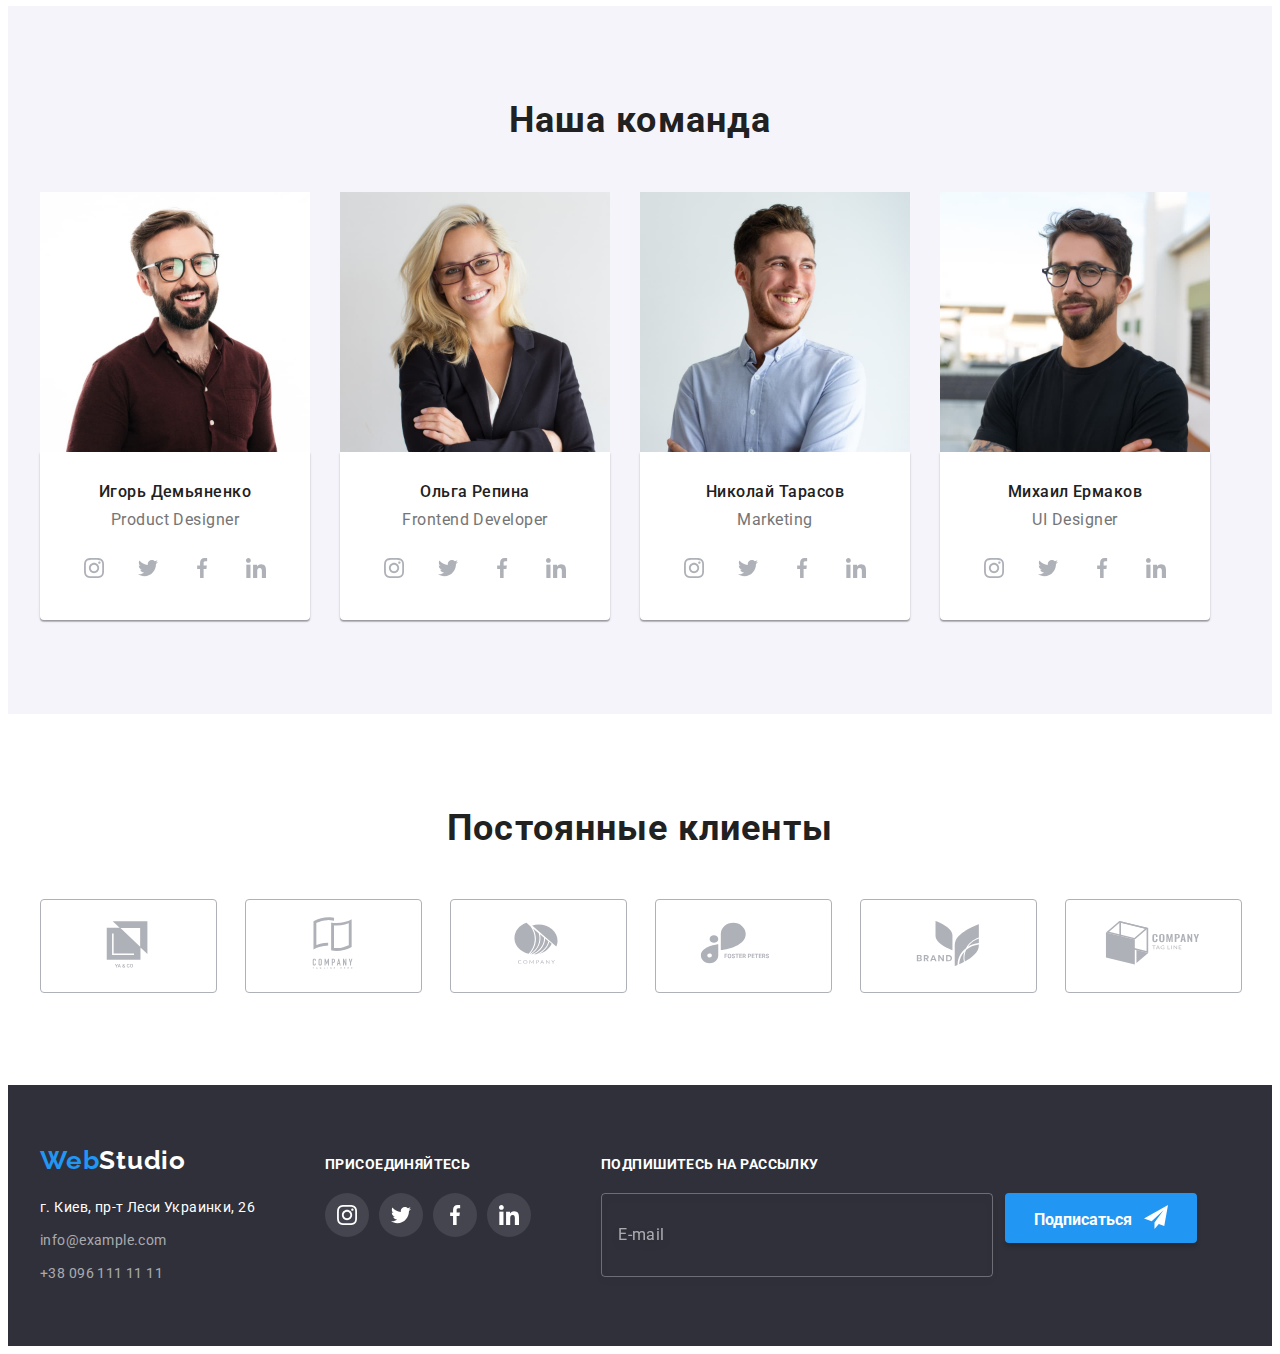
==== commit 51d9bdc6: "modal is done" ====
--- a/index.html
+++ b/index.html
@@ -699,49 +699,49 @@
 
         <div class="backdrop is-hidden" data-modal>
             <div class="modal">
-                <button type="button" class="modal-btn-close" data-modal-close>
-                    <svg class="modal-btn-close-icon" width="17" height="17">
+                <button type="button" class="modal__btn-close" data-modal-close>
+                    <svg class="modal__btn-icon" width="17" height="17">
                         <use href="./images/icons.svg#icon-close"></use>
                     </svg>
                 </button>
 
-                <p class="modal-title">
+                <p class="modal__title">
                     Оставьте свои данные, мы вам перезвоним
                 </p>
                 <form>
-                    <div class="modal-field">
-                        <label for="user-name" class="modal-label">Имя</label>
-                        <div class="input-wrap">
+                    <div class="modal__field">
+                        <label for="user-name" class="modal__label">Имя</label>
+                        <div class="input__wrap">
                             <input
                                 type="text"
                                 id="user-name"
-                                class="modal-input"
+                                class="modal__input"
                                 name="user-name"
                                 placeholder=""
                                 required
                                 minlength="2"
                             />
-                            <svg class="input-icon" width="18" height="18">
+                            <svg class="input__icon" width="18" height="18">
                                 <use
                                     href="./images/icons.svg#icon-person-black"
                                 ></use>
                             </svg>
                         </div>
                     </div>
-                    <div class="modal-field">
-                        <label for="user-tell" class="modal-label"
+                    <div class="modal__field">
+                        <label for="user-tell" class="modal__label"
                             >Телефон</label
                         >
-                        <div class="input-wrap">
+                        <div class="input__wrap">
                             <input
                                 type="tel"
-                                class="modal-input"
+                                class="modal__input"
                                 name="user-tell"
                                 required
                                 title="+380 (96) 111-11-11"
                                 id="user-tell"
                             />
-                            <svg class="input-icon" width="18" height="18">
+                            <svg class="input__icon" width="18" height="18">
                                 <use
                                     href="./images/icons.svg#icon-phone-black"
                                 ></use>
@@ -749,19 +749,19 @@
                         </div>
                     </div>
 
-                    <div class="modal-field">
-                        <label for="user-email" class="modal-label"
+                    <div class="modal__field">
+                        <label for="user-email" class="modal__label"
                             >Почта</label
                         >
-                        <div class="input-wrap">
+                        <div class="input__wrap">
                             <input
                                 type="email"
-                                class="modal-input"
+                                class="modal__input"
                                 name="user-email"
                                 id="user-email"
                                 required
                             />
-                            <svg class="input-icon" width="18" height="18">
+                            <svg class="input__icon" width="18" height="18">
                                 <use
                                     href="./images/icons.svg#icon-email-black"
                                 ></use>
@@ -769,31 +769,31 @@
                         </div>
                     </div>
 
-                    <div class="modal-field">
-                        <label for="user-text" class="modal-label"
+                    <div class="modal__field">
+                        <label for="user-text" class="modal__label"
                             >Коментарий</label
                         >
                         <textarea
                             name="user-text"
                             id="user-text"
-                            class="modal-text"
+                            class="textarea__text"
                             placeholder="Введите текст"
                         ></textarea>
                     </div>
 
-                    <div class="agreement-text-wrap">
+                    <div class="privacy__text-wrap">
                         <input
                             type="checkbox"
-                            class="agreement-checkbox hidden"
-                            id="agreement"
-                            name="agreement"
+                            class="privacy__checkbox hidden"
+                            id="privacy"
+                            name="privacy"
                             value="true"
                         />
-                        <label for="agreement" class="modal-agreement-text">
+                        <label for="privacy" class="privacy__text">
                             Соглашаюсь с рассылкой и принимаю
                             <a
                                 href="https://www.instagram.com/dimaguraliuk/"
-                                class="agreement-link link"
+                                class="privacy__link link"
                                 target="_blank"
                                 rel="noopener nofollow noreferrer"
                                 >Условия договора</a
@@ -801,7 +801,7 @@
                         </label>
                     </div>
 
-                    <button type="submit" class="button modal-btn">
+                    <button type="submit" class="button modal__btn">
                         Отправить
                     </button>
                 </form>
--- a/css/styles.css
+++ b/css/styles.css
@@ -104,6 +104,16 @@
 }
 /* ------------------------------------- */
 
+.is-hidden {
+    visibility: hidden;
+    opacity: 0;
+    pointer-events: none;
+}
+
+.no-scroll {
+    overflow: hidden;
+}
+
 /* --------------------------HEADER------------------------------------ */
 
 .header {
@@ -169,11 +179,11 @@
     background-color: var(--mine-br-color);
 }
 
-.nav__list .nav__link.current {
+.nav__list .current {
     color: var(--accent-color);
 }
 
-.nav__link .current::after {
+.nav__link.current::after {
     content: "";
     position: absolute;
     width: 100%;
@@ -899,7 +909,7 @@
     padding: 40px;
 }
 
-.modal-btn-close {
+.modal__btn-close {
     position: absolute;
     top: 10px;
     right: 10px;
@@ -915,28 +925,18 @@
     border: 1px solid rgba(0, 0, 0, 0.1);
 }
 
-.modal-btn-close-icon {
+.modal__btn-icon {
     transition: fill var(---transition-hover);
 }
 
-.modal-btn-close:hover .modal-btn-close-icon,
-.modal-btn-close:focus .modal-btn-close-icon {
+.modal__btn-close:hover .modal__btn-icon,
+.modal__btn-close:focus .modal__btn-icon {
     fill: var(--btn-br-color);
 }
 
-.is-hidden {
-    visibility: hidden;
-    opacity: 0;
-    pointer-events: none;
-}
-
-.no-scroll {
-    overflow: hidden;
-}
-
 /* --------------------------------------------------------FORM----------------------------------------------- */
 
-.modal-title {
+.modal__title {
     font-weight: 700;
     font-size: 20px;
     line-height: 1.15;
@@ -947,16 +947,16 @@
     margin-bottom: 12px;
 }
 
-.modal-field {
+.modal__field {
     /* position: relative; */
     margin-bottom: 10px;
 }
 
-.input-wrap {
+.input__wrap {
     position: relative;
 }
 
-.modal-label {
+.modal__label {
     font-size: 12px;
     line-height: 1.16;
 
@@ -967,7 +967,7 @@
     margin-bottom: 4px;
 }
 
-.modal-input {
+.modal__input {
     position: relative;
 
     width: 100%;
@@ -996,16 +996,16 @@
     transition: fill var(---transition-hover);
 }
 
-.modal-input:focus-within ~ .input-icon {
+.modal__input:focus-within ~ .input-icon {
     fill: var(--accent-color);
 }
 
-.modal-input:hover,
-.modal-input:focus {
+.modal__input:hover,
+.modal__input:focus {
     border: 1px solid var(--accent-color);
 }
 
-.modal-text {
+.textarea__text {
     width: 100%;
     height: 100px;
     border: 1px solid rgba(33, 33, 33, 0.2);
@@ -1015,7 +1015,7 @@
     margin-top: 4px;
 }
 
-.modal-text::placeholder {
+.textarea__text::placeholder {
     font-family: "Roboto";
     font-style: normal;
     font-weight: 400;
@@ -1026,7 +1026,7 @@
     color: rgba(117, 117, 117, 0.5);
 }
 
-.modal-agreement-text {
+.privacy__text {
     font-size: 14px;
     line-height: 1.71;
     letter-spacing: 0.03em;
@@ -1036,9 +1036,9 @@
     align-items: center;
 }
 
-/* agreement-checkbox */
-
-.modal-agreement-text::before {
+/* privacy__checkbox */
+
+.privacy__text::before {
     content: "";
     width: 16px;
     height: 14px;
@@ -1050,20 +1050,20 @@
     transition: border-color var(---transition-hover);
 }
 
-.agreement-checkbox:checked + .modal-agreement-text::before {
+.privacy__checkbox:checked + .privacy__text::before {
     background-color: var(--accent-color);
     border: 2px solid var(--accent-color);
     background-image: url(../images/check.png);
 }
 
-.agreement-checkbox:focus + .modal-agreement-text::before,
-.agreement-checkbox:hover + .modal-agreement-text::before {
+.privacy__checkbox:focus + .privacy__text::before,
+.privacy__checkbox:hover + .privacy__text::before {
     border-color: var(--accent-color);
 }
 
-/* agreement-link */
-
-.agreement-link {
+/* privacy__link */
+
+.privacy__link {
     font-size: 14px;
     line-height: 1.71;
     letter-spacing: 0.03em;
@@ -1076,9 +1076,9 @@
     border-bottom: 1px solid var(--accent-color); /* border-bottom: 1px solid var(--accent-color); */
 }
 
-/* modal-btn */
-
-.modal-btn {
+/* modal__btn */
+
+.modal__btn {
     padding: 10px 32px;
 
     font-family: inherit;
@@ -1100,8 +1100,8 @@
         box-shadow var(---transition-hover);
 }
 
-.modal-btn:hover,
-.modal-btn:focus {
+.modal__btn:hover,
+.modal__btn:focus {
     background: #188ce8;
     box-shadow: 0px 4px 4px rgba(0, 0, 0, 0.15);
     border-radius: 4px;
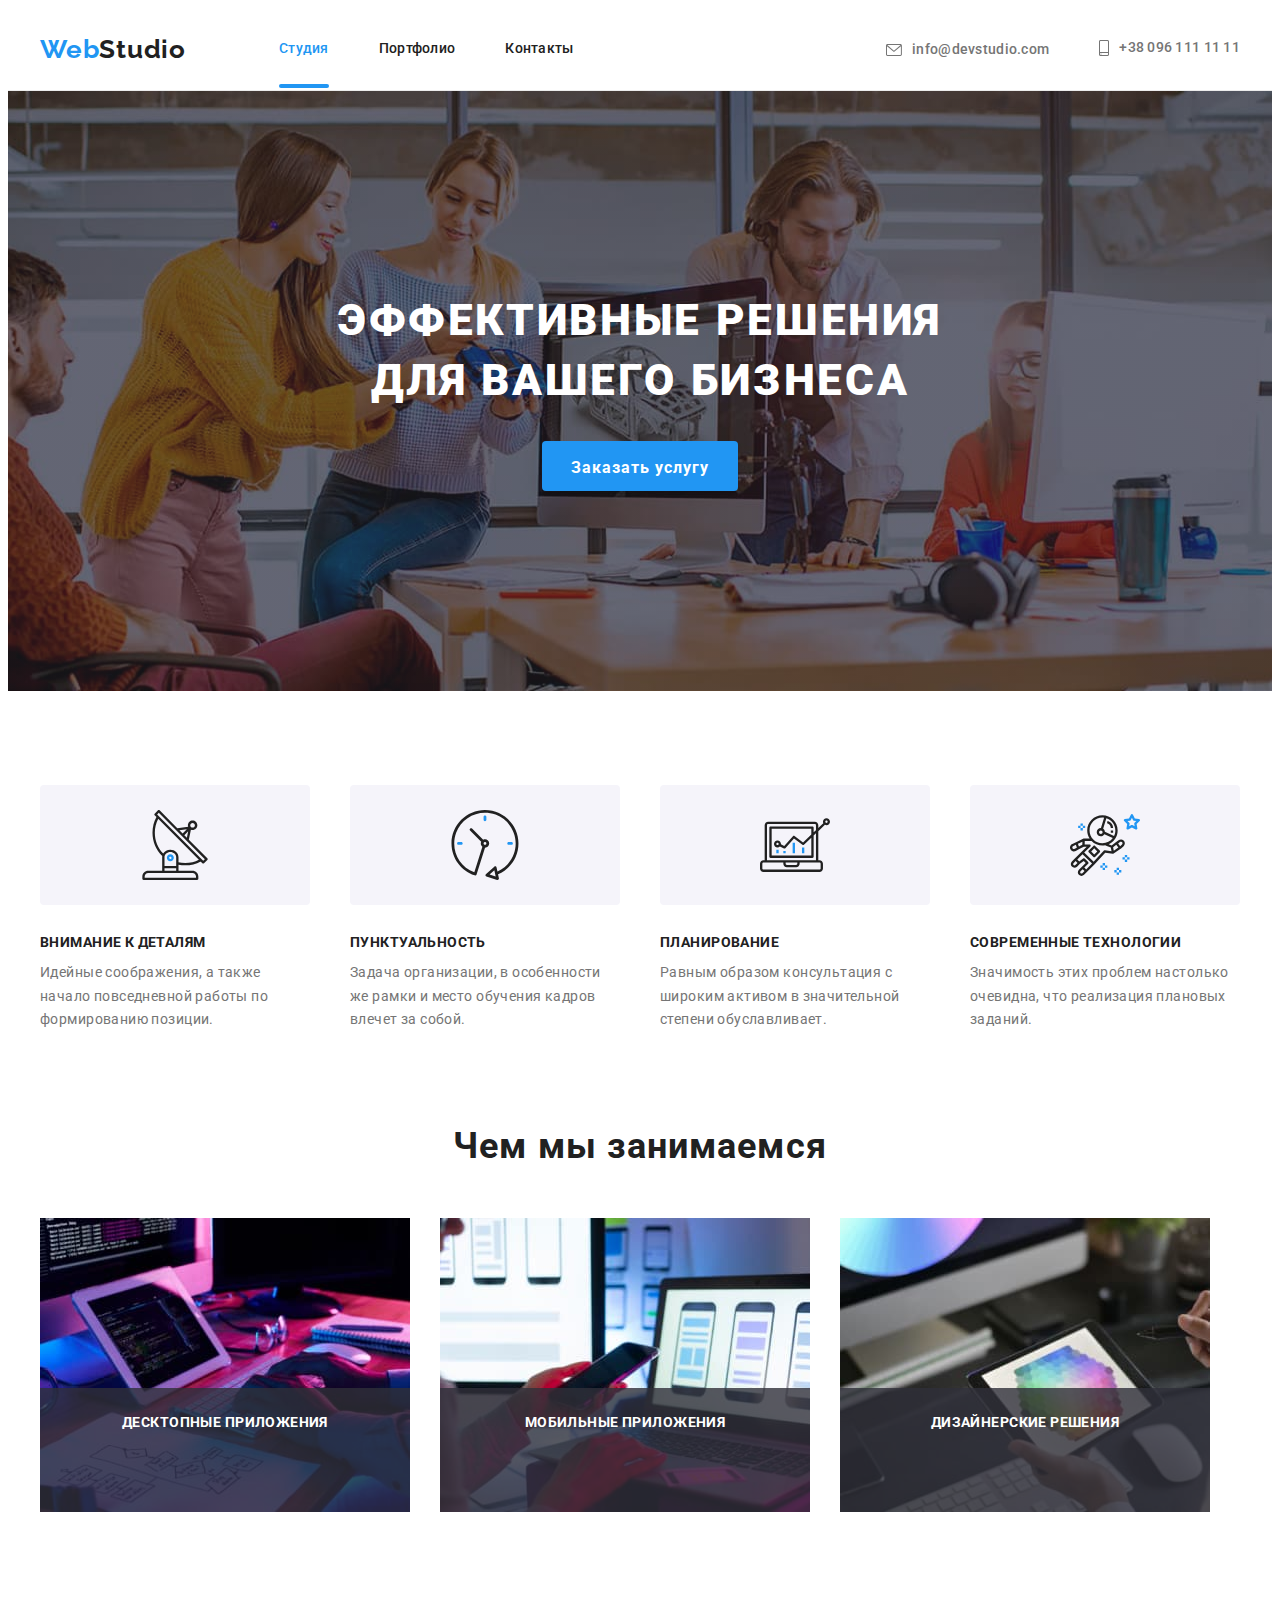
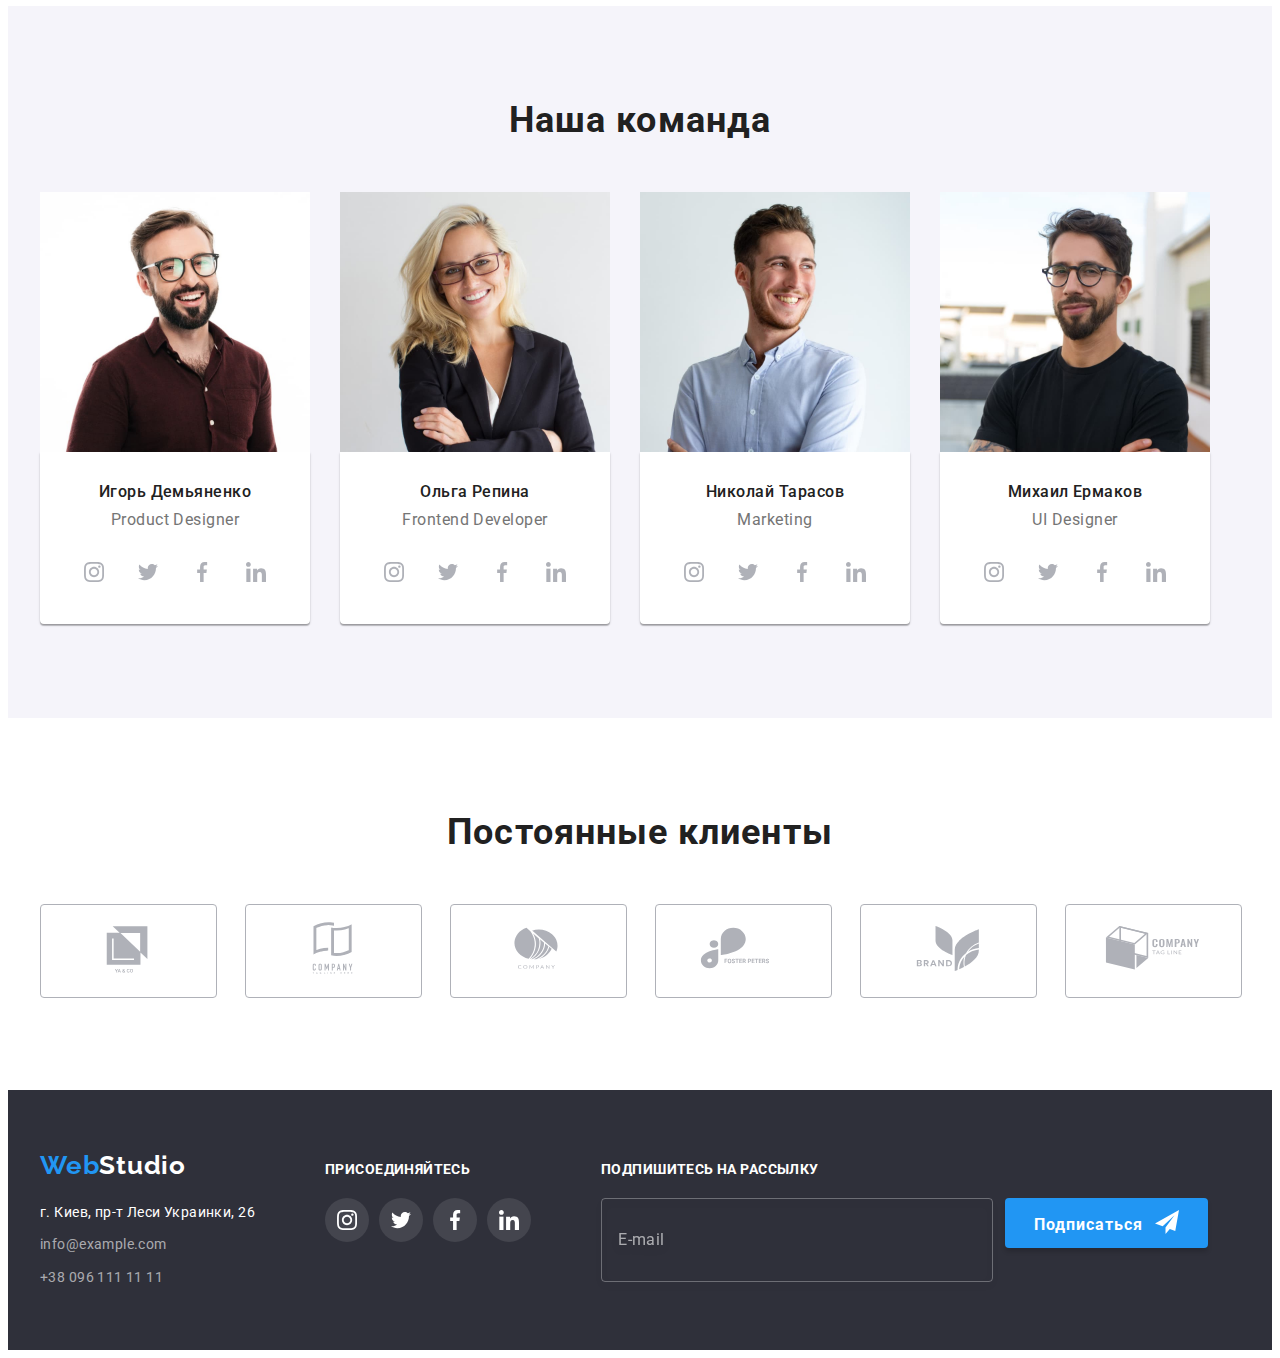
==== commit b27b3fac: "Update index.html" ====
--- a/index.html
+++ b/index.html
@@ -18,7 +18,7 @@
             crossorigin="anonymous"
             referrerpolicy="no-referrer"
         />
-        <link rel="stylesheet" href="./css/styles.css" />
+        <link rel="stylesheet" href="./css/main.min.css" />
     </head>
     <body>
         <header class="header">
@@ -84,7 +84,7 @@
                     Эффективные решения <br />
                     для вашего бизнеса
                 </h1>
-                <button type="button" class="button hero__btn" data-modal-open>
+                <button type="button" class="button" data-modal-open>
                     Заказать услугу
                 </button>
             </section>
@@ -236,11 +236,14 @@
                                 <p lang="en" class="team__text">
                                     Product Designer
                                 </p>
-                                <ul class="soc__list list">
-                                    <li class="soc__item">
-                                        <a href="" class="soc__link link">
+                                <ul class="social__list list">
+                                    <li class="social__item">
+                                        <a
+                                            href=""
+                                            class="social__link social__link social__link--bg-darck--bg-light link"
+                                        >
                                             <svg
-                                                class="soc__icon"
+                                                class="social__icon social__icon--dark"
                                                 width="20"
                                                 height="20"
                                             >
@@ -250,10 +253,12 @@
                                             </svg>
                                         </a>
                                     </li>
-                                    <li class="soc__item">
-                                        <a href="" class="soc__link link"
-                                            ><svg
-                                                class="soc__icon"
+                                    <li class="social__item">
+                                        <a
+                                            href=""
+                                            class="social__link social__link social__link--bg-darck--bg-light link"
+                                            ><svg
+                                                class="social__icon social__icon--dark"
                                                 width="20"
                                                 height="20"
                                             >
@@ -262,10 +267,12 @@
                                                 ></use></svg
                                         ></a>
                                     </li>
-                                    <li class="soc__item">
-                                        <a href="" class="soc__link link"
-                                            ><svg
-                                                class="soc__icon"
+                                    <li class="social__item">
+                                        <a
+                                            href=""
+                                            class="social__link social__link social__link--bg-darck--bg-light link"
+                                            ><svg
+                                                class="social__icon social__icon--dark"
                                                 width="20"
                                                 height="20"
                                             >
@@ -274,10 +281,12 @@
                                                 ></use></svg
                                         ></a>
                                     </li>
-                                    <li class="soc__item">
-                                        <a href="" class="soc__link link"
-                                            ><svg
-                                                class="soc__icon"
+                                    <li class="social__item">
+                                        <a
+                                            href=""
+                                            class="social__link social__link social__link--bg-darck--bg-light link"
+                                            ><svg
+                                                class="social__icon social__icon--dark"
                                                 width="20"
                                                 height="20"
                                             >
@@ -301,11 +310,13 @@
                                 <p lang="en" class="team__text">
                                     Frontend Developer
                                 </p>
-                                <ul class="soc__list list">
-                                    <li class="soc__item">
-                                        <a href="" class="soc__link link"
-                                            ><svg
-                                                class="soc__icon"
+                                <ul class="social__list list">
+                                    <li class="social__item">
+                                        <a
+                                            href=""
+                                            class="social__link social__link social__link--bg-darck--bg-light link"
+                                            ><svg
+                                                class="social__icon social__icon--dark"
                                                 width="20"
                                                 height="20"
                                             >
@@ -315,10 +326,12 @@
                                             </svg>
                                         </a>
                                     </li>
-                                    <li class="soc__item">
-                                        <a href="" class="soc__link link"
-                                            ><svg
-                                                class="soc__icon"
+                                    <li class="social__item">
+                                        <a
+                                            href=""
+                                            class="social__link social__link social__link--bg-darck--bg-light link"
+                                            ><svg
+                                                class="social__icon social__icon--dark"
                                                 width="20"
                                                 height="20"
                                             >
@@ -327,10 +340,13 @@
                                                 ></use></svg
                                         ></a>
                                     </li>
-                                    <li class="soc__item">
-                                        <a href="" class="soc__link link">
+                                    <li class="social__item">
+                                        <a
+                                            href=""
+                                            class="social__link social__link social__link--bg-darck--bg-light link"
+                                        >
                                             <svg
-                                                class="soc__icon"
+                                                class="social__icon social__icon--dark"
                                                 width="20"
                                                 height="20"
                                             >
@@ -339,10 +355,12 @@
                                                 ></use></svg
                                         ></a>
                                     </li>
-                                    <li class="soc__item">
-                                        <a href="" class="soc__link link"
-                                            ><svg
-                                                class="soc__icon"
+                                    <li class="social__item">
+                                        <a
+                                            href=""
+                                            class="social__link social__link social__link--bg-darck--bg-light link"
+                                            ><svg
+                                                class="social__icon social__icon--dark"
                                                 width="20"
                                                 height="20"
                                             >
@@ -366,11 +384,14 @@
                                     Николай Тарасов
                                 </h3>
                                 <p lang="en" class="team__text">Marketing</p>
-                                <ul class="soc__list list">
-                                    <li class="soc__item">
-                                        <a href="" class="soc__link link">
+                                <ul class="social__list list">
+                                    <li class="social__item">
+                                        <a
+                                            href=""
+                                            class="social__link social__link social__link--bg-darck--bg-light link"
+                                        >
                                             <svg
-                                                class="soc__icon"
+                                                class="social__icon social__icon--dark"
                                                 width="20"
                                                 height="20"
                                             >
@@ -380,10 +401,12 @@
                                             </svg>
                                         </a>
                                     </li>
-                                    <li class="soc__item">
-                                        <a href="" class="soc__link link"
-                                            ><svg
-                                                class="soc__icon"
+                                    <li class="social__item">
+                                        <a
+                                            href=""
+                                            class="social__link social__link social__link--bg-darck--bg-light link"
+                                            ><svg
+                                                class="social__icon social__icon--dark"
                                                 width="20"
                                                 height="20"
                                             >
@@ -392,10 +415,12 @@
                                                 ></use></svg
                                         ></a>
                                     </li>
-                                    <li class="soc__item">
-                                        <a href="" class="soc__link link"
-                                            ><svg
-                                                class="soc__icon"
+                                    <li class="social__item">
+                                        <a
+                                            href=""
+                                            class="social__link social__link social__link--bg-darck--bg-light link"
+                                            ><svg
+                                                class="social__icon social__icon--dark"
                                                 width="20"
                                                 height="20"
                                             >
@@ -404,10 +429,12 @@
                                                 ></use></svg
                                         ></a>
                                     </li>
-                                    <li class="soc__item">
-                                        <a href="" class="soc__link link"
-                                            ><svg
-                                                class="soc__icon"
+                                    <li class="social__item">
+                                        <a
+                                            href=""
+                                            class="social__link social__link social__link--bg-darck--bg-light link"
+                                            ><svg
+                                                class="social__icon social__icon--dark"
                                                 width="20"
                                                 height="20"
                                             >
@@ -431,11 +458,13 @@
                                     Михаил Ермаков
                                 </h3>
                                 <p lang="en" class="team__text">UI Designer</p>
-                                <ul class="soc__list list">
-                                    <li class="soc__item">
-                                        <a href="" class="soc__link link"
-                                            ><svg
-                                                class="soc__icon"
+                                <ul class="social__list list">
+                                    <li class="social__item">
+                                        <a
+                                            href=""
+                                            class="social__link social__link social__link--bg-darck--bg-light link"
+                                            ><svg
+                                                class="social__icon social__icon--dark"
                                                 width="20"
                                                 height="20"
                                             >
@@ -445,10 +474,12 @@
                                             </svg>
                                         </a>
                                     </li>
-                                    <li class="soc__item">
-                                        <a href="" class="soc__link link"
-                                            ><svg
-                                                class="soc__icon"
+                                    <li class="social__item">
+                                        <a
+                                            href=""
+                                            class="social__link social__link social__link--bg-darck--bg-light link"
+                                            ><svg
+                                                class="social__icon social__icon--dark"
                                                 width="20"
                                                 height="20"
                                             >
@@ -457,10 +488,12 @@
                                                 ></use></svg
                                         ></a>
                                     </li>
-                                    <li class="soc__item">
-                                        <a href="" class="soc__link link"
-                                            ><svg
-                                                class="soc__icon"
+                                    <li class="social__item">
+                                        <a
+                                            href=""
+                                            class="social__link social__link social__link--bg-darck--bg-light link"
+                                            ><svg
+                                                class="social__icon social__icon--dark"
                                                 width="20"
                                                 height="20"
                                             >
@@ -469,10 +502,12 @@
                                                 ></use></svg
                                         ></a>
                                     </li>
-                                    <li class="soc__item">
-                                        <a href="" class="soc__link link"
-                                            ><svg
-                                                class="soc__icon"
+                                    <li class="social__item">
+                                        <a
+                                            href=""
+                                            class="social__link social__link social__link--bg-darck--bg-light link"
+                                            ><svg
+                                                class="social__icon social__icon--dark"
                                                 width="20"
                                                 height="20"
                                             >
@@ -618,13 +653,16 @@
                     </address>
                 </div>
 
-                <div class="social">
-                    <strong class="social__title">присоединяйтесь</strong>
+                <div class="join">
+                    <strong class="join__title">присоединяйтесь</strong>
                     <ul class="social__list list">
                         <li class="social__item">
-                            <a href="" class="social__link link">
+                            <a
+                                href=""
+                                class="social__link social__link--bg-darck link"
+                            >
                                 <svg
-                                    class="social__icon"
+                                    class="social__icon social__icon--light"
                                     width="20"
                                     height="20"
                                 >
@@ -635,9 +673,11 @@
                             </a>
                         </li>
                         <li class="social__item">
-                            <a href="" class="social__link link"
+                            <a
+                                href=""
+                                class="social__link social__link--bg-darck link"
                                 ><svg
-                                    class="social__icon"
+                                    class="social__icon social__icon--light"
                                     width="20"
                                     height="20"
                                 >
@@ -647,9 +687,11 @@
                             ></a>
                         </li>
                         <li class="social__item">
-                            <a href="" class="social__link link"
+                            <a
+                                href=""
+                                class="social__link social__link--bg-darck link"
                                 ><svg
-                                    class="social__icon"
+                                    class="social__icon social__icon--light"
                                     width="20"
                                     height="20"
                                 >
@@ -659,9 +701,11 @@
                             ></a>
                         </li>
                         <li class="social__item">
-                            <a href="" class="social__link link"
+                            <a
+                                href=""
+                                class="social__link social__link--bg-darck link"
                                 ><svg
-                                    class="social__icon"
+                                    class="social__icon social__icon--light"
                                     width="20"
                                     height="20"
                                 >
@@ -684,7 +728,7 @@
                             placeholder="E-mail"
                             class="subscribe__email-input"
                         />
-                        <button type="submit" class="button subscribe__btn">
+                        <button type="submit" class="button">
                             Подписаться
                             <svg class="subscribe__icon" width="24" height="24">
                                 <use
@@ -801,7 +845,7 @@
                         </label>
                     </div>
 
-                    <button type="submit" class="button modal__btn">
+                    <button type="submit" class="button button--margin-top">
                         Отправить
                     </button>
                 </form>
--- a/css/main.min.css
+++ b/css/main.min.css
@@ -0,0 +1 @@
+:root{--font-family-color: #212121;--btn-color: #ffffff;--btn-br-color: #2196f3;--hero-title-color: #fff;--mine-title-color: #212121;--mine-color-text: #212121;--second-color-text: #757575;--accent-color: #2196f3;--mine-br-color: #ffffff;--second-br-color: #2f303a;--third-br-color: #e5e5e5;--border-solid-color: #ececec;--btn-color-blak: #212121;--typical-margin: 20px;--typical-secon-margine: 30px;--icon-color: #afb1b8;--second-icon-color: #ffffff;--third-icon-color: #212121;--card-shadow: 0px 2px 1px -1px rgba(0, 0, 0, 0.2), 0px 1px 1px 0px rgba(0, 0, 0, 0.14), 0px 1px 3px 0px rgba(0, 0, 0, 0.12);--second-title-color: #ffffff;---transition-hover: 250ms cubic-bezier(0.4, 0, 0.2, 1)}p,h1,h2,h3,h4,h5,h6{margin:0}ul,ol{margin:0;padding-left:0}button{cursor:pointer}img{display:block;max-width:100%;height:auto}body{font-family:"Roboto",sans-serif;color:var(--font-family-color)}.link{text-decoration:none}.list{list-style:none}.hidden{position:absolute;width:1px;height:1px;margin:-1px;border:0;padding:0;white-space:nowrap;clip-path:inset(100%);clip:rect(0 0 0 0);overflow:hidden}.button{background:var(--btn-br-color);box-shadow:0px 4px 4px rgba(0,0,0,.15);border-radius:4px;height:50px;widows:200px;padding:12px 29px;font-family:inherit;font-weight:700;font-size:16px;line-height:1.87;letter-spacing:.06em;text-align:center;color:var(--btn-color);background-color:var(--btn-br-color);margin:0 auto;display:flex;border:none;transition:background var(---transition-hover),box-shadow var(---transition-hover)}.button:hover,.button:focus{background:#188ce8;box-shadow:0px 4px 4px rgba(0,0,0,.15);border-radius:4px}.button--margin-top{margin-top:30px}.social__list{display:flex;margin-top:var(--typical-margin);justify-content:center}.social__item{width:44px;height:44px;margin-right:10px}.social__item:last-child{margin-right:0}.social__link--bg-darck{background:rgba(255,255,255,.1)}.social__link--bg-light{background-color:var(--btn-color)}.social__link{width:100%;height:100%;border-radius:50%;display:flex;align-items:center;justify-content:center;transition:background-color var(---transition-hover)}.social__link:hover,.social__link:focus{background-color:var(--btn-br-color)}.social__icon--light{fill:var(--second-icon-color)}.social__icon--dark{fill:var(--icon-color)}.social__icon{transition:fill var(---transition-hover)}.social__link:hover .social__icon,.social__link:focus .social__icon{fill:var(--btn-color)}.logo{display:block;font-family:"Raleway";font-weight:700;font-size:26px;line-height:1.19;letter-spacing:.03em;color:var(--accent-color)}.logo--margin-right{margin-right:93px}.logo--darck{color:var(--mine-title-color)}.logo--margine-bottom{margin-bottom:var(--typical-margin)}.logo--light{color:#fff}.header{border-bottom:1px solid var(--border-solid-color);background:var(--mine-br-color)}.header .container{display:flex;align-items:center}.header .nav__link{color:var(--mine-title-color);padding-top:32px;padding-bottom:32px;position:relative;transition:color var(---transition-hover)}.nav__list{display:flex;align-items:center}.nav__list .current{color:var(--accent-color)}.contacts{display:flex;margin-left:auto;align-items:baseline}.nav__list li:not(:last-child),.contacts li:not(:last-child){margin-right:50px}.nav{font-weight:500;font-size:14px;line-height:1.14;letter-spacing:.02em;color:var(--mine-title-color);background-color:var(--mine-br-color)}.nav__link.current::after{content:"";position:absolute;width:100%;height:4px;border-radius:2px;background-color:var(--accent-color);left:0;bottom:0}.contacts__mail,.contacts__tel{display:flex;align-items:center;font-weight:500;font-size:14px;line-height:1.14;letter-spacing:.02em;color:var(--second-color-text);padding:32px 0;transition:color var(---transition-hover)}.contacts__mail:hover,.contacts__mail:focus,.contacts__tel:hover,.contacts__tel:focus{color:var(--accent-color)}.nav__link:hover,.nav__link:focus{color:var(--accent-color)}.contacts__item .contacts__icon{margin-right:10px;fill:currentColor}.contacts__item:hover .contacts__icon,.contacts__item:focus .contacts__icon{fill:currentColor}.hero{max-width:1600px;margin:0 auto;background-color:#2f303a;background-image:linear-gradient(rgba(47, 48, 58, 0.4), rgba(47, 48, 58, 0.4)),url(../images/hero-img.jpg);background-repeat:no-repeat;background-position:center;background-size:cover;padding:200px 0}.hero__title{font-weight:900;font-size:44px;line-height:1.36;letter-spacing:.06em;color:var(--hero-title-color);text-align:center;text-transform:uppercase;margin-bottom:30px}.specifics{padding-top:94px}.specifics .specifics__list{display:flex;align-items:center;justify-content:space-between}.specifics__item{width:270px}.svg-wrap{height:120px;display:flex;align-items:center;justify-content:center;background:#f5f4fa;border-radius:4px;margin-bottom:30px}.specifics__svg{width:70px;height:70px}.specifics__title{font-weight:700;font-size:14px;line-height:1.14;letter-spacing:.03em;text-transform:uppercase;color:var(--mine-color-text);margin-bottom:10px}.specifics__text{font-size:14px;line-height:1.71;letter-spacing:.03em;color:var(--second-color-text)}.about{padding-top:94px;padding-bottom:94px}.about__title{font-weight:700;font-size:36px;line-height:1.16;letter-spacing:.03em;text-align:center;color:var(--mine-color-text);margin-bottom:50px}.about .about__list{display:flex;align-items:center}.about .about__item+.about__item{flex-basis:calc(33.3333333333% - 30px);margin-left:30px}.about__top-wrap{position:relative}.about__top-text{position:absolute;left:0;bottom:0;height:70px;width:100%;font-weight:700;font-size:14px;line-height:1.14;letter-spacing:.03em;text-align:center;text-transform:uppercase;background:rgba(47,48,58,.8);color:var(--second-title-color);padding:27px 0px}.team{padding-top:94px;padding-bottom:94px;background-color:#f5f4fa}.team .team__list{display:flex}.team__title{font-weight:700;font-size:36px;line-height:1.16;letter-spacing:.03em;text-align:center;color:var(--mine-title-color);margin-bottom:50px}.team .team__item:not(:last-child){margin-right:30px}.team__wrap{background-color:#fff;text-align:center;padding-top:30px;padding-bottom:30px;box-shadow:0px 1px 3px rgba(0,0,0,.12),0px 1px 1px rgba(0,0,0,.14),0px 2px 1px rgba(0,0,0,.2);border-radius:0px 0px 4px 4px}.team__title-bottom{font-weight:500;font-size:16px;line-height:1.19;letter-spacing:.03em;font-weight:500;font-size:16px;line-height:1.19;text-align:center;letter-spacing:.03em;color:var(--mine-color-text);margin-bottom:10px}.team__text{line-height:1.18;text-align:center;letter-spacing:.03em;color:var(--second-color-text);margin-bottom:16px}.client{padding-top:94px;padding-bottom:94px}.client__title{font-weight:700;font-size:36px;line-height:1.16;letter-spacing:.03em;text-align:center;color:var(--mine-title-color);margin-bottom:50px}.client__list{padding:0;margin:0;display:flex;flex-wrap:nowrap;margin-left:calc(-1*var(--typical-secon-margine));margin-top:calc(-1*var(--typical-secon-margine))}.client__list>.client__item{flex-basis:calc(16.6666666667% - var(--typical-secon-margine));margin-left:var(--typical-secon-margine);margin-top:var(--typical-secon-margine);width:170px;height:92px}.client__link{width:100%;height:100%;display:flex;align-items:center;justify-content:center;border:1px solid #afb1b8;border-radius:4px;transition:border var(---transition-hover)}.client__link:hover,.client__link:focus{border:1px solid var(--btn-br-color)}.client__icon{fill:#afb1b8;transition:fill var(---transition-hover)}.client__link:hover .client__icon,.client__link:focus .client__icon{fill:var(--btn-br-color)}.footer{background-color:#2f303a;padding:60px 0}.footer .container{display:flex;align-items:baseline}.address__list .address__item+.address__item{margin-top:9px}.address__location{font-size:14px;font-style:normal;line-height:1.71;letter-spacing:.03em;color:#fff}.address__email,.address__tel{font-style:normal;font-size:14px;line-height:1.71;letter-spacing:.03em;color:rgba(255,255,255,.6);display:block}.join{margin-left:70px}.join__title,.subscribe__title{font-family:"Roboto";font-weight:700;font-size:14px;line-height:1.14;letter-spacing:.03em;text-transform:uppercase;color:var(--second-title-color)}.subscribe{margin-left:70px}.subscribe__wrap{display:flex;margin-top:var(--typical-margin)}.subscribe__email-input{height:50px;background-color:rgba(0,0,0,0);border:1px solid rgba(255,255,255,.3);filter:drop-shadow(0px 4px 4px rgba(0, 0, 0, 0.15));border-radius:4px;margin-right:12px;padding:16px;width:358px;height:50px;font-size:16px;line-height:1.25;display:flex;align-items:center;letter-spacing:.03em;color:rgba(255,255,255,.6)}.subscribe__email-input::placeholder{font-family:"Roboto";font-style:normal;font-weight:400;font-size:16px;line-height:1.25;letter-spacing:.03em;display:flex;align-items:center;color:rgba(255,255,255,.6)}.subscribe__icon{margin-left:12px}.filter{padding-top:94px;padding-bottom:94px}.filter .filter__list{display:flex;align-items:center;justify-content:center}.filter__list{margin-bottom:50px}.filter .filter__item:not(:last-child){margin-right:9px}.filter__btn{padding:6px 22px;font-family:inherit;font-weight:500;font-size:16px;line-height:1.62;letter-spacing:.03em;text-align:center;color:var(--btn-color-blak);background:#f5f4fa;border-radius:4px;border:none;transition:background var(---transition-hover),color var(---transition-hover),box-shadow var(---transition-hover)}.filter__btn:hover,.filter__btn:focus{background:var(--btn-br-color);color:var(--btn-color);box-shadow:0px 3px 1px rgba(0,0,0,.1),0px 1px 2px rgba(0,0,0,.08),0px 2px 2px rgba(0,0,0,.12);border-radius:4px}.filter .portfolio__list{display:flex;flex-wrap:wrap}.filter .portfolio__item{margin-right:30px;margin-bottom:30px}.filter .portfolio__item:nth-child(3n){margin-right:0}.filter .portfolio__item:nth-last-child(-n+3){margin-bottom:0px}.portfolio__link{display:block}.portfolio__link:hover,.portfolio__link:focus{box-shadow:0px 1px 1px rgba(0,0,0,.12),0px 4px 4px rgba(0,0,0,.06),1px 4px 6px rgba(0,0,0,.16);transition:box-shadow var(---transition-hover)}.portfolio__top-wrap{position:relative;overflow:hidden}.portfolio__hover-text{position:absolute;top:0;font-style:normal;font-weight:400;font-size:18px;line-height:1.56;letter-spacing:.03em;padding:63px 24px;height:100%;transform:translateY(100%);transition:transform 300ms linear;color:var(--hero-title-color);background:rgba(33,150,243,.9)}.portfolio__link:hover .portfolio__hover-text,.portfolio__link:focus .portfolio__hover-text{transform:translateY(0%)}.portfolio__title-text{padding:20px 24px;border-left:1px solid var(--border-solid-color);border-right:1px solid var(--border-solid-color);border-bottom:1px solid var(--border-solid-color)}.portfolio__title{margin-bottom:4px;font-weight:700;font-size:18px;line-height:2;letter-spacing:.06em;color:var(--mine-color-text)}.portfolio__text{line-height:1.9;letter-spacing:.03em;color:var(--second-color-text)}.backdrop{width:100%;height:100%;position:fixed;left:0px;top:0px;background:rgba(0,0,0,.2);transition:visibility var(---transition-hover),opacity var(---transition-hover)}.backdrop.is-hidden .modal{transform:translate(-50%, -50%) scale(1.1) rotateX(90deg)}.modal{position:absolute;width:528px;min-height:581px;left:50%;top:50%;transform:translate(-50%, -50%) scale(1) rotateZ(0);transition:transform var(---transition-hover);background:var(--mine-br-color);box-shadow:0px 1px 3px rgba(0,0,0,.12),0px 1px 1px rgba(0,0,0,.14),0px 2px 1px rgba(0,0,0,.2);border-radius:4px;padding:40px}.modal__btn-close{position:absolute;top:10px;right:10px;height:30px;display:flex;align-items:center;justify-content:center;border-radius:50%;background:rgba(0,0,0,0);border:1px solid rgba(0,0,0,.1)}.modal__btn-icon{transition:fill var(---transition-hover)}.modal__btn-close:hover .modal__btn-icon,.modal__btn-close:focus .modal__btn-icon{fill:var(--btn-br-color)}.is-hidden{visibility:hidden;opacity:0;pointer-events:none}.no-scroll{overflow:hidden}.modal__title{font-weight:700;font-size:20px;line-height:1.15;letter-spacing:.03em;text-align:center;color:var(--mine-title-color);margin-bottom:12px}.modal__field{margin-bottom:10px}.input__wrap{position:relative}.modal__label{font-size:12px;line-height:1.16;letter-spacing:.01em;color:var(--second-color-text);margin-bottom:4px}.modal__input{position:relative;width:100%;height:40px;margin-top:4px;padding-left:42px;outline:none;border:1px solid rgba(33,33,33,.2);border-radius:4px;transition:border var(---transition-hover)}.modal__input:hover,.modal__input:focus{border:1px solid var(--accent-color)}.input__icon{position:absolute;top:50%;left:15px;fill:var(--third-icon-color);transform:translateY(-50%);transition:fill var(---transition-hover)}.modal__input:focus-within~.input__icon{fill:var(--accent-color)}.textarea__text{width:100%;height:100px;border:1px solid rgba(33,33,33,.2);border-radius:4px;resize:none;padding:12px 16px;margin-top:4px}.textarea__text::placeholder{font-family:"Roboto";font-style:normal;font-weight:400;font-size:14px;line-height:1.14;letter-spacing:.01em;color:rgba(117,117,117,.5)}.privacy__text{font-size:14px;line-height:1.71;letter-spacing:.03em;color:var(--second-color-text);display:flex;align-items:center}.privacy__text::before{content:"";width:16px;height:14px;border:2px solid var(--third-icon-color);border-radius:3px;margin-right:7px;transition:border-color var(---transition-hover)}.privacy__checkbox:checked+.privacy__text::before{background-color:var(--accent-color);border:2px solid var(--accent-color);background-image:url(../images/check.png)}.privacy__checkbox:focus+.privacy__text::before,.privacy__checkbox:hover+.privacy__text::before{border-color:var(--accent-color)}.privacy__link{font-size:14px;line-height:1.71;letter-spacing:.03em;margin-left:4px;color:var(--accent-color);display:inline-block;padding:0px;line-height:initial;border-bottom:1px solid var(--accent-color)}.container{width:1200px;margin:0 auto;padding-left:15px;padding-right:15px}/*# sourceMappingURL=main.min.css.map */